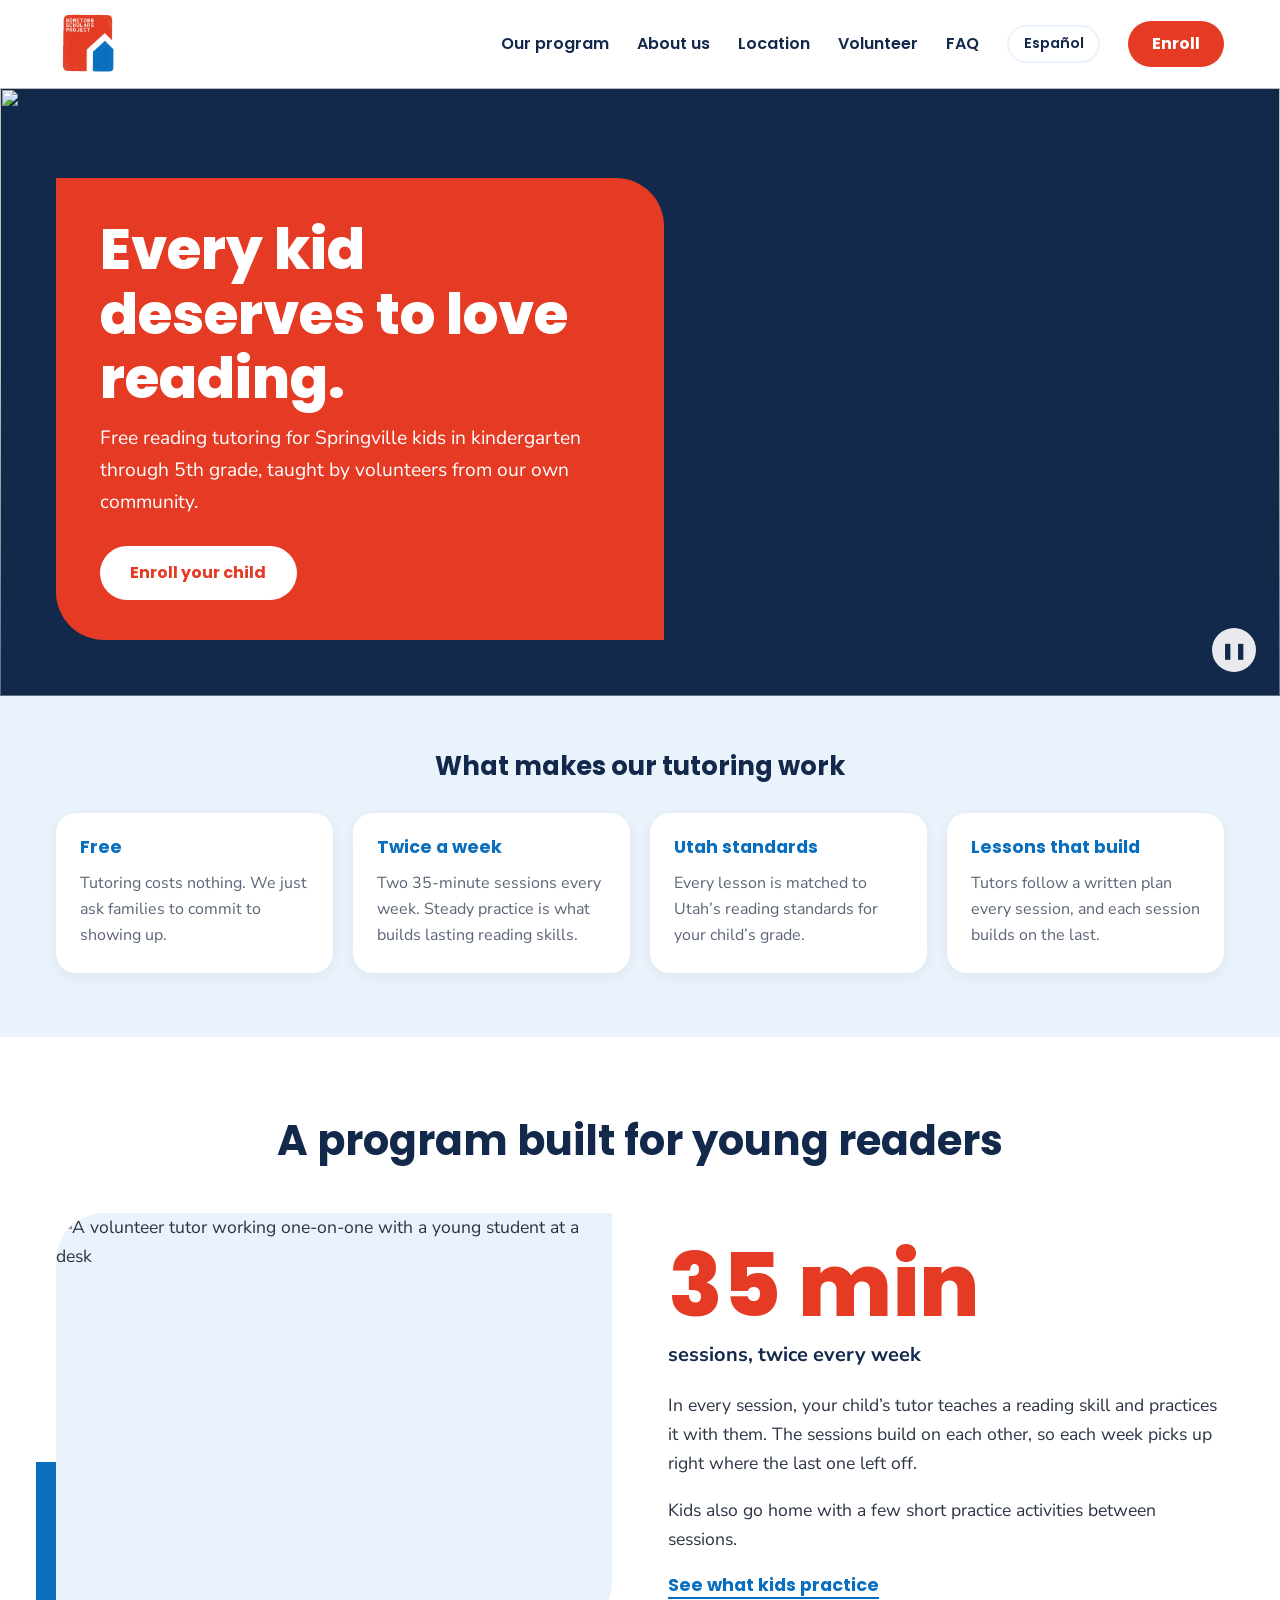
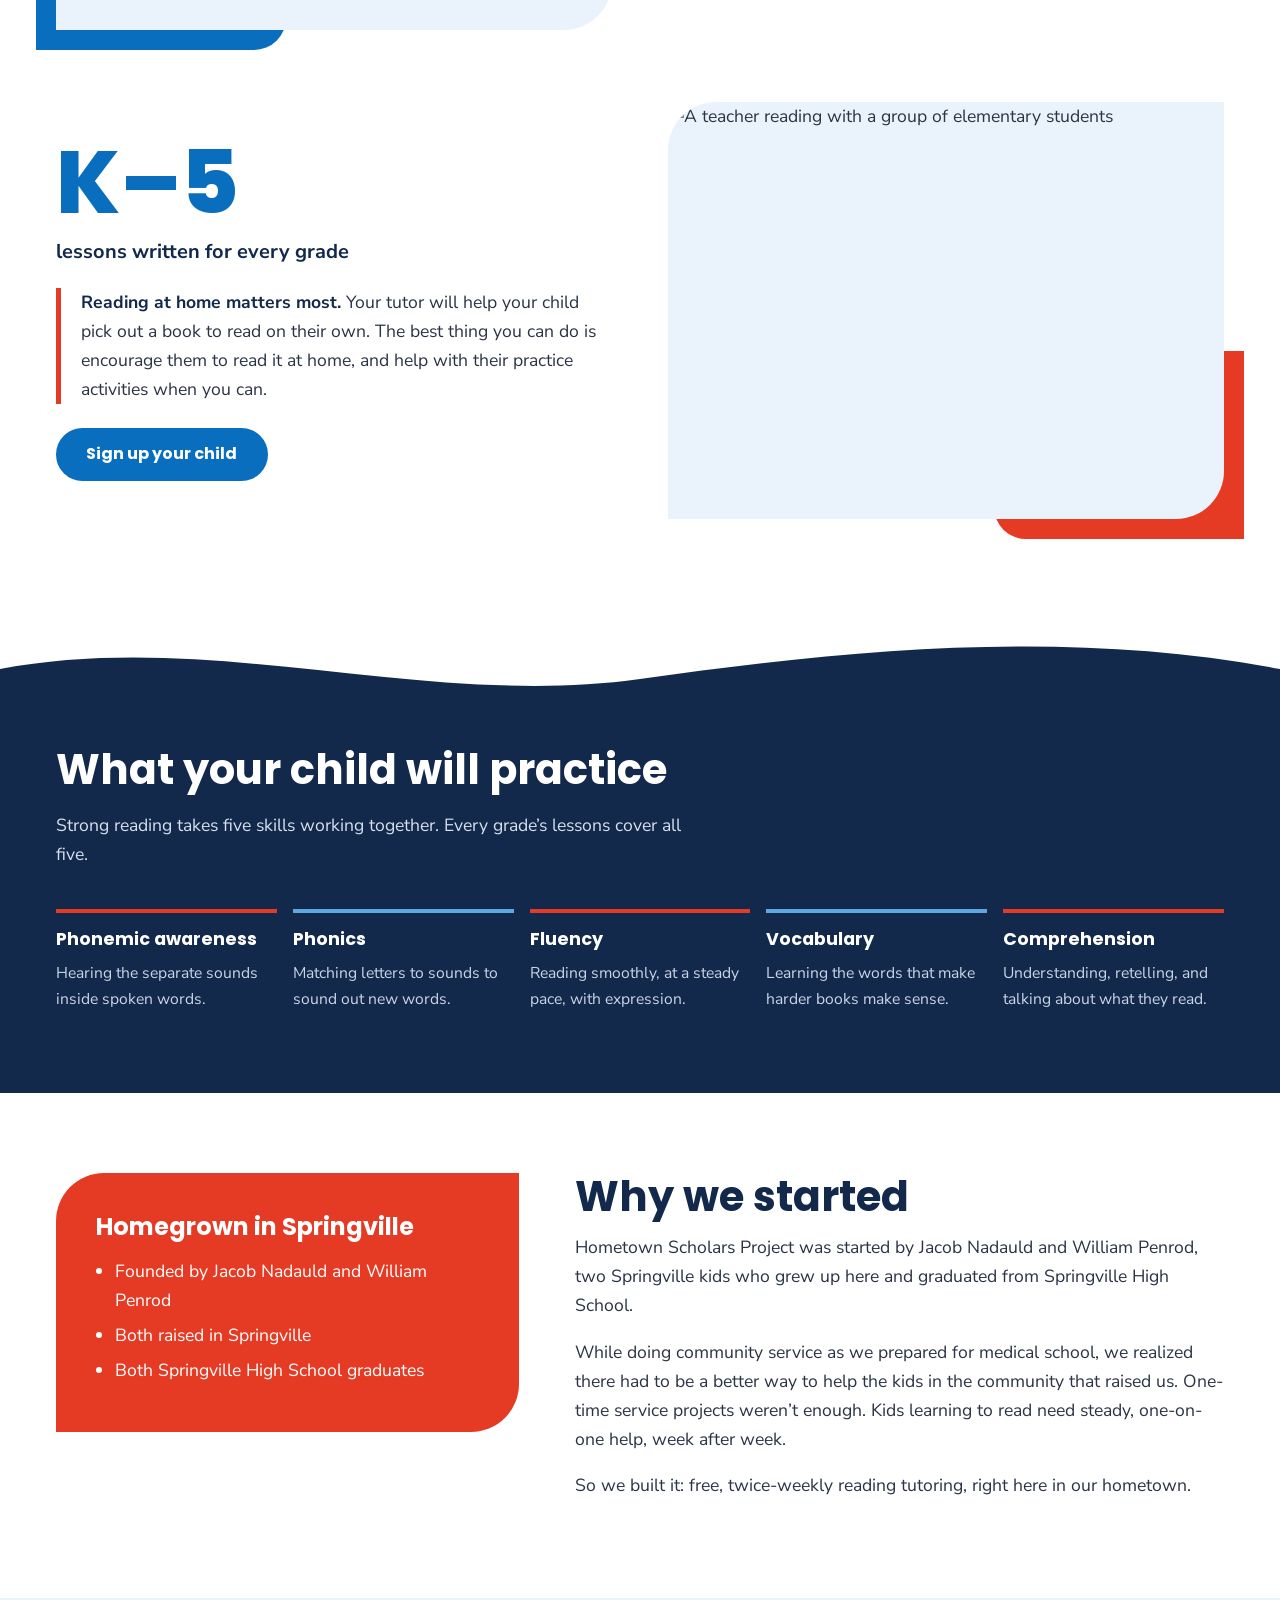
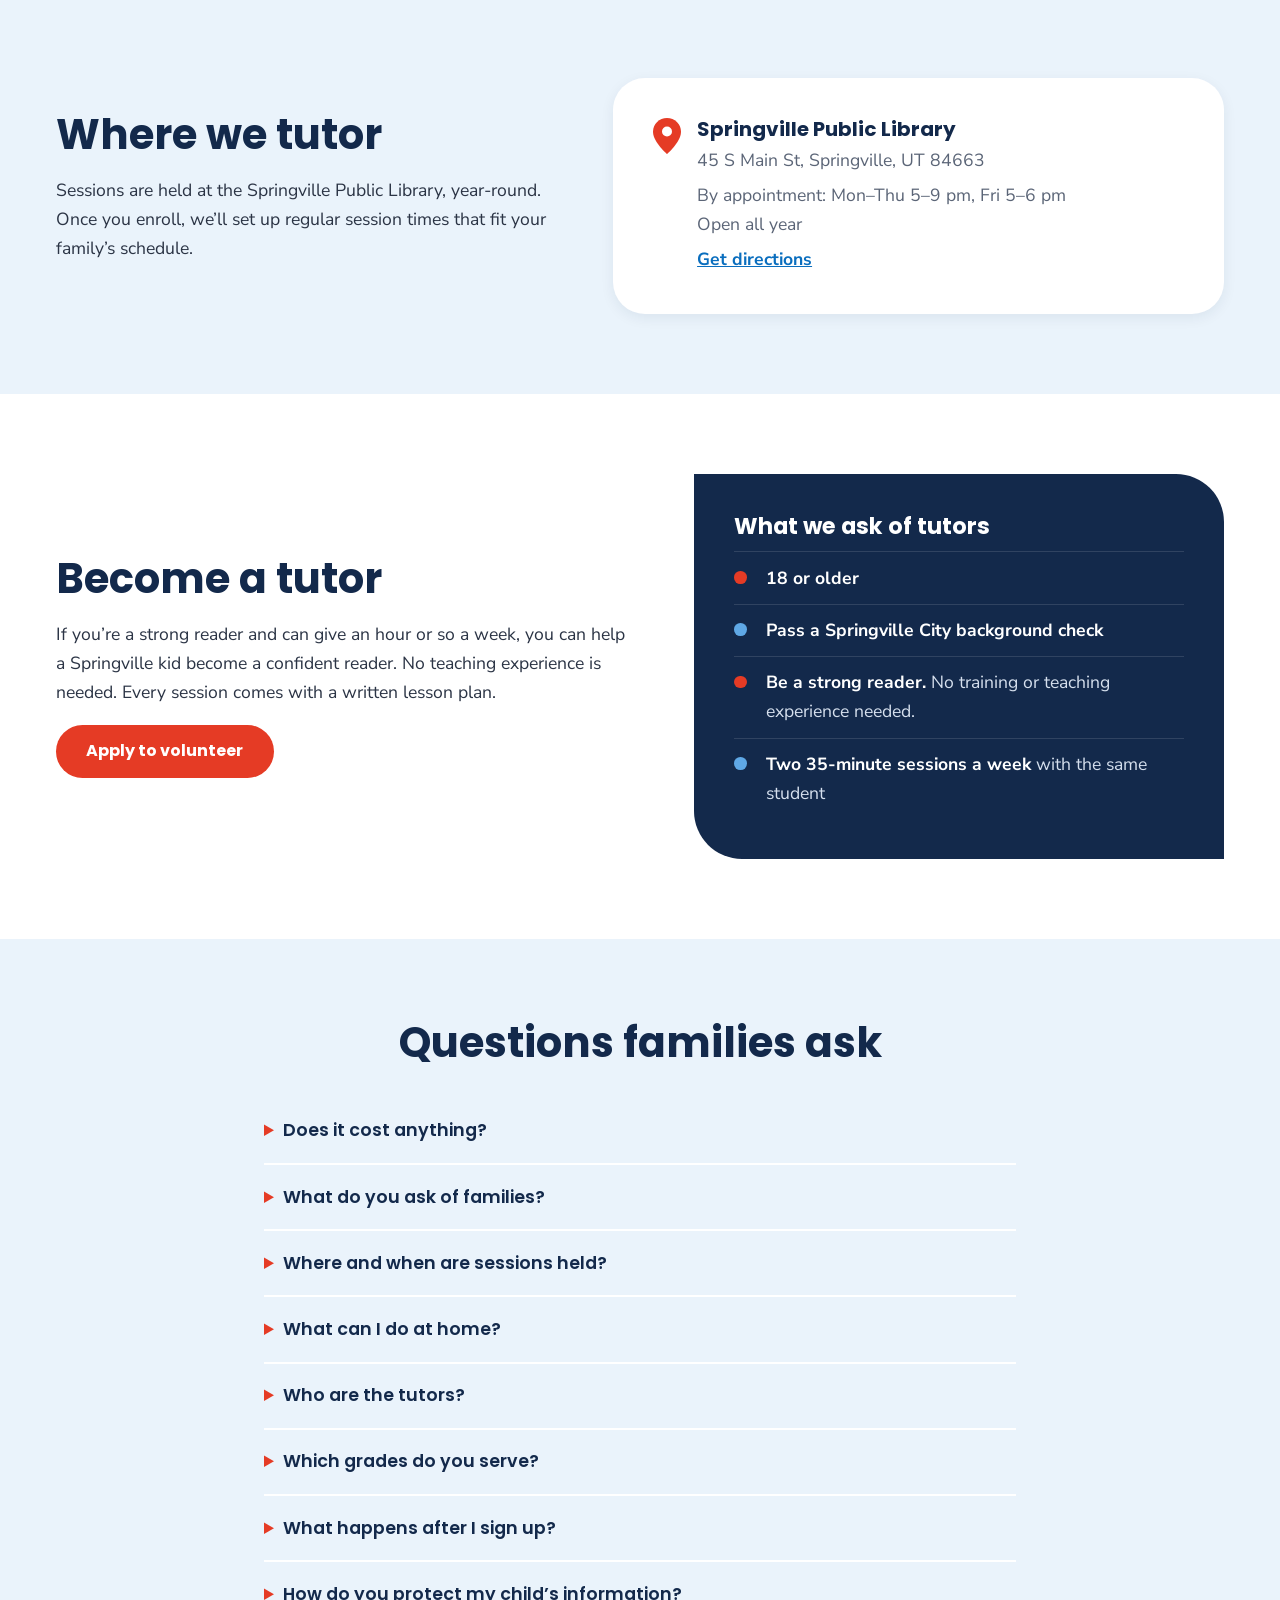
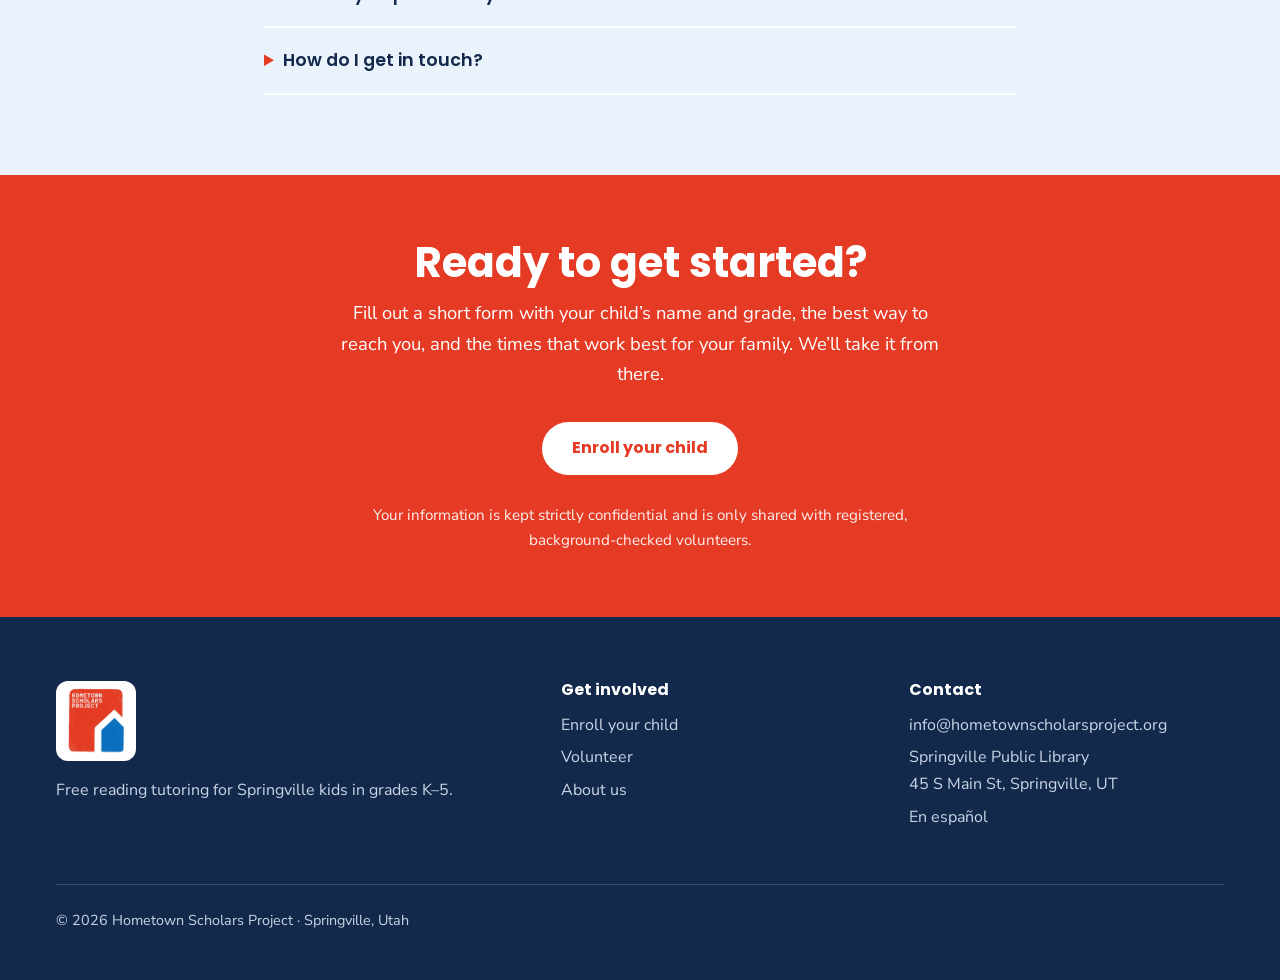
==== index.html @ 2b26eeec "Fill in real program details, add About, Volunteer, and Spanish page - Springville location, K-5, fr" ====
<!DOCTYPE html>
<html lang="en">
<head>
<meta charset="utf-8">
<meta name="viewport" content="width=device-width, initial-scale=1">
<title>Hometown Scholars Project · Free reading tutoring in Springville, Utah</title>
<meta name="description" content="Free reading tutoring for kids in kindergarten through 5th grade in Springville, Utah. Two 35-minute sessions a week with a volunteer tutor at the Springville Public Library.">
<link rel="icon" href="/favicon.png">
<link rel="alternate" hreflang="en" href="/">
<link rel="alternate" hreflang="es" href="/es/">
<link rel="preconnect" href="https://fonts.googleapis.com">
<link rel="preconnect" href="https://fonts.gstatic.com" crossorigin>
<link href="https://fonts.googleapis.com/css2?family=Poppins:wght@600;700;800&family=Nunito+Sans:ital,wght@0,400;0,700;1,400&display=swap" rel="stylesheet">
<link rel="stylesheet" href="/style.css">
</head>
<body>
<!--
  EDITING NOTES
  - The Spanish page (/es/index.html) has the same content. Update both.
  - Form links: search for "TODO form" and swap the mailto: links for the Google Form links.
-->
<a class="skip" href="#main">Skip to main content</a>

<header>
  <div class="wrap">
    <a class="logo" href="/"><img src="/logo.webp" alt="Hometown Scholars Project"></a>
    <nav aria-label="Main">
      <a href="#programs">Our program</a>
      <a class="hide-md" href="#about">About us</a>
      <a href="#location">Location</a>
      <a href="#volunteer">Volunteer</a>
      <a class="hide-md" href="#faq">FAQ</a>
      <a class="lang" href="/es/" hreflang="es" lang="es">Español</a>
      <a class="btn btn-red" href="#enroll">Enroll</a>
    </nav>
  </div>
</header>

<main id="main">

  <!-- HERO. Photos are free Unsplash placeholders; swap for your own later. -->
  <section class="hero">
    <div class="slides" aria-hidden="true">
      <img class="on" src="https://images.unsplash.com/photo-1758685733907-42e9651721f5?auto=format&fit=crop&w=1800&q=70" alt="">
      <img src="https://images.unsplash.com/photo-1583468982228-19f19164aee2?auto=format&fit=crop&w=1800&q=70" alt="">
      <img src="https://images.unsplash.com/photo-1780844824360-6fced13c828f?auto=format&fit=crop&w=1800&q=70" alt="">
    </div>
    <div class="wrap">
      <div class="hero-card">
        <h1>Every kid deserves to love reading.</h1>
        <p>Free reading tutoring for Springville kids in kindergarten through 5th grade, taught by volunteers from our own community.</p>
        <a class="btn btn-white" href="#enroll">Enroll your child</a>
      </div>
    </div>
    <button class="pause" type="button" aria-label="Pause slideshow">❚❚</button>
  </section>

  <!-- KEY TERMS -->
  <section class="terms">
    <div class="wrap">
      <h2>What makes our tutoring work</h2>
      <div class="term-grid">
        <div class="term"><h3>Free</h3><p>Tutoring costs nothing. We just ask families to commit to showing up.</p></div>
        <div class="term"><h3>Twice a week</h3><p>Two 35-minute sessions every week. Steady practice is what builds lasting reading skills.</p></div>
        <div class="term"><h3>Utah standards</h3><p>Every lesson is matched to Utah’s reading standards for your child’s grade.</p></div>
        <div class="term"><h3>Lessons that build</h3><p>Tutors follow a written plan every session, and each session builds on the last.</p></div>
      </div>
    </div>
  </section>

  <!-- PROGRAM -->
  <section class="programs" id="programs">
    <div class="wrap">
      <h2 class="section-title">A program built for young readers</h2>

      <div class="feature">
        <div class="feature-img"><img src="https://images.unsplash.com/photo-1758685733985-695e588224d5?auto=format&fit=crop&w=1200&q=70" alt="A volunteer tutor working one-on-one with a young student at a desk" loading="lazy"></div>
        <div>
          <div class="big-stat">35 min</div>
          <p class="stat-label">sessions, twice every week</p>
          <p>In every session, your child’s tutor teaches a reading skill and practices it with them. The sessions build on each other, so each week picks up right where the last one left off.</p>
          <p>Kids also go home with a few short practice activities between sessions.</p>
          <a class="link-arrow" href="#skills">See what kids practice</a>
        </div>
      </div>

      <div class="feature flip">
        <div class="feature-img"><img src="https://images.unsplash.com/photo-1509062522246-3755977927d7?auto=format&fit=crop&w=1200&q=70" alt="A teacher reading with a group of elementary students" loading="lazy"></div>
        <div>
          <div class="big-stat blue">K–5</div>
          <p class="stat-label">lessons written for every grade</p>
          <p class="callout"><strong>Reading at home matters most.</strong> Your tutor will help your child pick out a book to read on their own. The best thing you can do is encourage them to read it at home, and help with their practice activities when you can.</p>
          <a class="btn btn-blue" href="#enroll">Sign up your child</a>
        </div>
      </div>
    </div>
  </section>

  <!-- SKILLS -->
  <svg class="wave" viewBox="0 0 1440 60" preserveAspectRatio="none" aria-hidden="true"><path d="M0 60V30c240-40 480 40 720 10S1200-10 1440 30v30z" fill="#13294b"/></svg>
  <section class="skills" id="skills">
    <div class="wrap">
      <h2 class="section-title">What your child will practice</h2>
      <p class="intro">Strong reading takes five skills working together. Every grade’s lessons cover all five.</p>
      <div class="skill-row">
        <div class="skill"><h3>Phonemic awareness</h3><p>Hearing the separate sounds inside spoken words.</p></div>
        <div class="skill"><h3>Phonics</h3><p>Matching letters to sounds to sound out new words.</p></div>
        <div class="skill"><h3>Fluency</h3><p>Reading smoothly, at a steady pace, with expression.</p></div>
        <div class="skill"><h3>Vocabulary</h3><p>Learning the words that make harder books make sense.</p></div>
        <div class="skill"><h3>Comprehension</h3><p>Understanding, retelling, and talking about what they read.</p></div>
      </div>
    </div>
  </section>

  <!-- ABOUT -->
  <section class="about" id="about">
    <div class="wrap">
      <div class="about-badge">
        <h3>Homegrown in Springville</h3>
        <ul>
          <li>Founded by Jacob Nadauld and William Penrod</li>
          <li>Both raised in Springville</li>
          <li>Both Springville High School graduates</li>
        </ul>
      </div>
      <div>
        <h2 class="section-title">Why we started</h2>
        <p>Hometown Scholars Project was started by Jacob Nadauld and William Penrod, two Springville kids who grew up here and graduated from Springville High School.</p>
        <p>While doing community service as we prepared for medical school, we realized there had to be a better way to help the kids in the community that raised us. One-time service projects weren’t enough. Kids learning to read need steady, one-on-one help, week after week.</p>
        <p>So we built it: free, twice-weekly reading tutoring, right here in our hometown.</p>
      </div>
    </div>
  </section>

  <!-- LOCATION -->
  <section class="location" id="location">
    <div class="wrap">
      <div>
        <h2 class="section-title">Where we tutor</h2>
        <p>Sessions are held at the Springville Public Library, year-round. Once you enroll, we’ll set up regular session times that fit your family’s schedule.</p>
      </div>
      <div class="loc-card">
        <div class="pin">
          <svg width="28" height="36" viewBox="0 0 28 36" aria-hidden="true"><path d="M14 0C6.3 0 0 6.1 0 13.7 0 24 14 36 14 36s14-12 14-22.3C28 6.1 21.7 0 14 0z" fill="#e53b25"/><circle cx="14" cy="13.5" r="5" fill="#fff"/></svg>
          <div>
            <h3>Springville Public Library</h3>
            <p>45 S Main St, Springville, UT 84663</p>
            <!-- Library closes at 6 pm on Fridays, so Friday sessions end then. -->
            <p>By appointment: Mon–Thu 5–9 pm, Fri 5–6 pm<br>Open all year</p>
            <a href="https://maps.google.com/?q=Springville+Public+Library,+45+S+Main+St,+Springville,+UT+84663">Get directions</a>
          </div>
        </div>
      </div>
    </div>
  </section>

  <!-- VOLUNTEER -->
  <section class="volunteer" id="volunteer">
    <div class="wrap">
      <div>
        <h2 class="section-title">Become a tutor</h2>
        <p>If you’re a strong reader and can give an hour or so a week, you can help a Springville kid become a confident reader. No teaching experience is needed. Every session comes with a written lesson plan.</p>
        <!-- TODO form: replace with the volunteer Google Form link -->
        <a class="btn btn-red" href="mailto:info@hometownscholarsproject.org?subject=I%20want%20to%20volunteer">Apply to volunteer</a>
      </div>
      <div class="req-card">
        <h3>What we ask of tutors</h3>
        <ul>
          <li><strong>18 or older</strong></li>
          <li><strong>Pass a Springville City background check</strong></li>
          <li><strong>Be a strong reader.</strong> No training or teaching experience needed.</li>
          <li><strong>Two 35-minute sessions a week</strong> with the same student</li>
        </ul>
      </div>
    </div>
  </section>

  <!-- FAQ -->
  <section class="faq" id="faq">
    <div class="wrap">
      <h2 class="section-title">Questions families ask</h2>
      <details><summary>Does it cost anything?</summary><p>No. Tutoring is completely free.</p></details>
      <details><summary>What do you ask of families?</summary><p>Our tutors are volunteers who set aside their evenings for your child, so we ask families to come to both weekly sessions. If you need to miss one, please let us know at least 24 hours ahead. After two missed sessions without notice, we may offer your time slot to another family.</p></details>
      <details><summary>Where and when are sessions held?</summary><p>At the Springville Public Library (45 S Main St), year-round, by appointment. Sessions run Monday through Thursday from 5 to 9 pm, and Fridays from 5 to 6 pm.</p></details>
      <details><summary>What can I do at home?</summary><p>Encourage your child to read the book they picked out with their tutor. That matters more than anything. If you can, also help them with the short practice activities they bring home.</p></details>
      <details><summary>Who are the tutors?</summary><p>Volunteers from our community, all 18 or older, who have passed a Springville City background check. They follow a written lesson plan for every session.</p></details>
      <details><summary>Which grades do you serve?</summary><p>Kindergarten through 5th grade, with lessons written for each grade.</p></details>
      <details><summary>What happens after I sign up?</summary><p>We’ll contact you to set up regular session times that work for your family.</p></details>
      <details><summary>How do you protect my child’s information?</summary><p>Everything you share with us is kept strictly confidential. It is never shared with anyone except registered volunteers who have passed a Springville City background check.</p></details>
      <details><summary>How do I get in touch?</summary><p>Email <a href="mailto:info@hometownscholarsproject.org">info@hometownscholarsproject.org</a>.</p></details>
    </div>
  </section>

  <!-- ENROLL -->
  <section class="banner" id="enroll">
    <div class="wrap">
      <h2>Ready to get started?</h2>
      <p>Fill out a short form with your child’s name and grade, the best way to reach you, and the times that work best for your family. We’ll take it from there.</p>
      <!-- TODO form: replace with the enrollment Google Form link -->
      <a class="btn btn-white" href="mailto:info@hometownscholarsproject.org?subject=Enrollment">Enroll your child</a>
      <p class="privacy">Your information is kept strictly confidential and is only shared with registered, background-checked volunteers.</p>
    </div>
  </section>

</main>

<footer>
  <div class="wrap">
    <div class="foot-grid">
      <div>
        <img src="/logo.webp" alt="Hometown Scholars Project">
        <p>Free reading tutoring for Springville kids in grades K–5.</p>
      </div>
      <div>
        <h4>Get involved</h4>
        <ul>
          <li><a href="#enroll">Enroll your child</a></li>
          <li><a href="#volunteer">Volunteer</a></li>
          <li><a href="#about">About us</a></li>
        </ul>
      </div>
      <div>
        <h4>Contact</h4>
        <ul>
          <li><a href="mailto:info@hometownscholarsproject.org">info@hometownscholarsproject.org</a></li>
          <li>Springville Public Library<br>45 S Main St, Springville, UT</li>
          <li><a href="/es/" hreflang="es" lang="es">En español</a></li>
        </ul>
      </div>
    </div>
    <p class="copy">© 2026 Hometown Scholars Project · Springville, Utah</p>
  </div>
</footer>

<script>
  // Hero slideshow with pause button
  (function () {
    var imgs = document.querySelectorAll('.slides img');
    var btn = document.querySelector('.pause');
    var i = 0, timer = null;
    var reduce = window.matchMedia('(prefers-reduced-motion: reduce)').matches;
    var L = document.documentElement.lang === 'es' ? ['Pausar presentación', 'Reproducir presentación'] : ['Pause slideshow', 'Play slideshow'];
    function next() { imgs[i].classList.remove('on'); i = (i + 1) % imgs.length; imgs[i].classList.add('on'); }
    function play() { timer = setInterval(next, 6000); btn.textContent = '❚❚'; btn.setAttribute('aria-label', L[0]); }
    function stop() { clearInterval(timer); timer = null; btn.textContent = '▶'; btn.setAttribute('aria-label', L[1]); }
    btn.addEventListener('click', function () { timer ? stop() : play(); });
    reduce ? stop() : play();
  })();
</script>
</body>
</html>
---- style.css ----
/* Shared styles for the English (/) and Spanish (/es/) pages. */
:root {
  --red: #e53b25;
  --red-dark: #c42f1b;
  --blue: #0a6ebe;
  --blue-dark: #07528f;
  --navy: #13294b;
  --sky: #eaf3fb;
  --text: #2b3445;
  --muted: #5b6577;
  --wrap: 76rem;
}
* { box-sizing: border-box; }
html { scroll-behavior: smooth; }
body { margin: 0; font-family: "Nunito Sans", "Segoe UI", Arial, sans-serif; font-size: 1.1rem; line-height: 1.65; color: var(--text); background: #fff; }
img { max-width: 100%; display: block; }
h1, h2, h3, h4 { font-family: "Poppins", "Segoe UI", Arial, sans-serif; color: var(--navy); line-height: 1.15; margin: 0 0 .75rem; }
a { color: var(--blue); }
a:focus-visible, button:focus-visible { outline: 3px solid var(--navy); outline-offset: 3px; }
section[id] { scroll-margin-top: 6rem; }
.wrap { max-width: var(--wrap); margin: 0 auto; padding: 0 1.5rem; }
.skip { position: absolute; left: -999px; }
.skip:focus { left: 1rem; top: 1rem; background: #fff; padding: .5rem 1rem; z-index: 10; }
.section-title { font-size: clamp(2rem, 4vw, 2.6rem); }

.btn { display: inline-block; font-family: "Poppins", sans-serif; font-weight: 700; font-size: 1rem; text-decoration: none; padding: .85rem 1.9rem; border-radius: 999px; transition: background .15s; }
.btn-red { background: var(--red); color: #fff; }
.btn-red:hover { background: var(--red-dark); }
.btn-blue { background: var(--blue); color: #fff; }
.btn-blue:hover { background: var(--blue-dark); }
.btn-white { background: #fff; color: var(--red); }
.btn-white:hover { background: var(--sky); }
.link-arrow { font-family: "Poppins", sans-serif; font-weight: 700; color: var(--blue); text-decoration: none; border-bottom: 2px solid currentColor; }

/* Header */
header { background: #fff; position: sticky; top: 0; z-index: 5; box-shadow: 0 2px 10px rgba(19,41,75,.08); }
header .wrap { display: flex; align-items: center; gap: 2rem; height: 5.5rem; }
.logo img { height: 4rem; width: auto; }
nav { margin-left: auto; display: flex; align-items: center; gap: 1.75rem; }
nav a { font-family: "Poppins", sans-serif; font-weight: 600; font-size: 1rem; color: var(--navy); text-decoration: none; }
nav a:hover { color: var(--red); }
nav .btn { color: #fff; padding: .6rem 1.5rem; }
nav .lang { border: 2px solid var(--sky); border-radius: 999px; padding: .35rem .9rem; font-size: .9rem; }

/* Hero */
.hero { position: relative; min-height: 38rem; display: flex; align-items: flex-end; overflow: hidden; background: var(--navy); }
.slides img { position: absolute; inset: 0; width: 100%; height: 100%; object-fit: cover; opacity: 0; transition: opacity 1.2s ease; }
.slides img.on { opacity: 1; }
.hero::after { content: ""; position: absolute; inset: 0; background: linear-gradient(to top, rgba(19,41,75,.55), rgba(19,41,75,0) 55%); }
.hero .wrap { position: relative; z-index: 2; width: 100%; padding-bottom: 3.5rem; }
.hero-card { background: var(--red); color: #fff; max-width: 38rem; padding: 2.5rem 2.75rem; border-radius: 0 3rem 0 3rem; }
.hero-card h1 { color: #fff; font-size: clamp(2.2rem, 5vw, 3.5rem); font-weight: 800; }
.hero-card p { font-size: 1.2rem; margin: 0 0 1.75rem; }
.pause { position: absolute; right: 1.5rem; bottom: 1.5rem; z-index: 3; width: 2.75rem; height: 2.75rem; border-radius: 50%; border: 0; background: rgba(255,255,255,.9); color: var(--navy); font-size: 1rem; cursor: pointer; }

.wave { display: block; width: 100%; height: 60px; }

/* Key terms */
.terms { background: var(--sky); padding: 3.5rem 0 4rem; }
.terms h2 { font-size: 1.6rem; text-align: center; margin-bottom: 2rem; }
.term-grid { display: grid; grid-template-columns: repeat(auto-fit, minmax(14rem, 1fr)); gap: 1.25rem; }
.term { background: #fff; border-radius: 1.25rem; padding: 1.5rem; box-shadow: 0 4px 14px rgba(19,41,75,.06); }
.term h3 { font-size: 1.1rem; color: var(--blue); }
.term p { margin: 0; font-size: 1rem; color: var(--muted); }

/* Program rows */
.programs { padding: 5rem 0 3rem; }
.programs > .wrap > h2 { text-align: center; margin-bottom: 3rem; }
.feature { display: grid; grid-template-columns: 1fr 1fr; gap: 3.5rem; align-items: center; margin-bottom: 4.5rem; }
.feature.flip .feature-img { order: 2; }
.feature-img { position: relative; isolation: isolate; }
.feature-img img { width: 100%; aspect-ratio: 4 / 3; object-fit: cover; border-radius: 3rem 0 3rem 0; background: var(--sky); }
.feature-img::before { content: ""; position: absolute; width: 45%; height: 45%; background: var(--blue); border-radius: 0 0 2rem 0; left: -1.25rem; bottom: -1.25rem; z-index: -1; }
.feature.flip .feature-img::before { background: var(--red); left: auto; right: -1.25rem; border-radius: 0 0 0 2rem; }
.big-stat { font-family: "Poppins", sans-serif; font-weight: 800; font-size: clamp(3.5rem, 8vw, 5.5rem); line-height: 1; color: var(--red); }
.big-stat.blue { color: var(--blue); }
.stat-label { font-size: 1.25rem; font-weight: 700; color: var(--navy); margin: .5rem 0 1.25rem; }
.callout { border-left: 5px solid var(--red); padding-left: 1.25rem; margin: 0 0 1.5rem; }
.callout strong { color: var(--navy); }

/* Skills */
.skills { background: var(--navy); color: #fff; padding: 3rem 0 5rem; margin-top: -1px; }
.skills h2 { color: #fff; }
.skills .intro { max-width: 40rem; margin-bottom: 2.5rem; color: #d6e0ee; }
.skill-row { display: grid; grid-template-columns: repeat(5, 1fr); gap: 1rem; }
.skill { border-top: 4px solid var(--red); padding-top: 1rem; }
.skill:nth-child(even) { border-color: #5fa8e6; }
.skill h3 { color: #fff; font-size: 1.1rem; }
.skill p { margin: 0; font-size: .98rem; color: #c9d5e6; }

/* About */
.about { padding: 5rem 0; }
.about .wrap { display: grid; grid-template-columns: 1fr 1.4fr; gap: 3.5rem; align-items: start; }
.about-badge { background: var(--red); color: #fff; border-radius: 3rem 0 3rem 0; padding: 2.5rem; }
.about-badge h3 { color: #fff; font-size: 1.5rem; margin-bottom: 1rem; }
.about-badge ul { margin: 0; padding-left: 1.2rem; }
.about-badge li { margin-bottom: .4rem; }
.about p { margin: 0 0 1.1rem; }

/* Location */
.location { background: var(--sky); padding: 5rem 0; }
.location .wrap { display: grid; grid-template-columns: 1fr 1.2fr; gap: 3rem; align-items: center; }
.loc-card { background: #fff; border-radius: 2rem; padding: 2.5rem; box-shadow: 0 4px 14px rgba(19,41,75,.07); }
.pin { display: flex; gap: 1rem; align-items: flex-start; }
.pin svg { flex: none; }
.pin h3 { margin: 0 0 .35rem; font-size: 1.25rem; }
.pin p { margin: 0 0 .35rem; color: var(--muted); }
.pin a { font-weight: 700; }

/* Volunteer */
.volunteer { padding: 5rem 0; }
.volunteer .wrap { display: grid; grid-template-columns: 1.1fr 1fr; gap: 3.5rem; align-items: center; }
.req-card { background: var(--navy); color: #d6e0ee; border-radius: 0 3rem 0 3rem; padding: 2.5rem; }
.req-card h3 { color: #fff; font-size: 1.4rem; }
.req-card ul { list-style: none; margin: 0; padding: 0; }
.req-card li { padding: .7rem 0 .7rem 2rem; border-top: 1px solid rgba(255,255,255,.12); position: relative; }
.req-card li::before { content: ""; position: absolute; left: 0; top: 1.15rem; width: .8rem; height: .8rem; border-radius: 50%; background: var(--red); }
.req-card li:nth-child(even)::before { background: #5fa8e6; }
.req-card strong { color: #fff; }

/* FAQ */
.faq { background: var(--sky); padding: 5rem 0; }
.faq .wrap { max-width: 50rem; }
.faq h2 { text-align: center; margin-bottom: 2rem; }
details { border-bottom: 2px solid #fff; padding: 1.1rem 0; }
summary { cursor: pointer; font-family: "Poppins", sans-serif; font-weight: 600; font-size: 1.1rem; color: var(--navy); }
summary::marker { color: var(--red); }
details p { margin: .75rem 0 0; color: var(--muted); }

/* Enroll banner */
.banner { background: var(--red); color: #fff; padding: 4rem 0; text-align: center; }
.banner h2 { color: #fff; font-size: clamp(1.9rem, 4vw, 2.6rem); }
.banner p { max-width: 38rem; margin: 0 auto 2rem; font-size: 1.15rem; }
.banner .privacy { font-size: .95rem; margin: 1.75rem auto 0; opacity: .92; }

/* Footer */
footer { background: var(--navy); color: #c9d5e6; padding: 4rem 0 2rem; font-size: 1rem; }
.foot-grid { display: grid; grid-template-columns: 1.5fr 1fr 1fr; gap: 2rem; }
footer img { height: 5rem; width: auto; background: #fff; border-radius: .75rem; padding: .3rem; margin-bottom: 1rem; }
footer h4 { color: #fff; font-size: 1rem; }
footer ul { list-style: none; margin: 0; padding: 0; }
footer li { margin-bottom: .4rem; }
footer a { color: #c9d5e6; text-decoration: none; }
footer a:hover { color: #fff; text-decoration: underline; }
.copy { border-top: 1px solid rgba(255,255,255,.15); margin-top: 3rem; padding-top: 1.5rem; font-size: .9rem; }

@media (max-width: 64rem) {
  nav a.hide-md { display: none; }
}
@media (max-width: 60rem) {
  .feature, .location .wrap, .about .wrap, .volunteer .wrap { grid-template-columns: 1fr; gap: 2rem; }
  .feature.flip .feature-img { order: 0; }
  .skill-row { grid-template-columns: repeat(2, 1fr); gap: 1.5rem; }
  .foot-grid { grid-template-columns: 1fr 1fr; }
}
@media (max-width: 44rem) {
  nav { gap: .75rem; }
  nav a:not(.btn):not(.lang) { display: none; }
  header .wrap { height: 4.5rem; gap: 1rem; }
  .logo img { height: 3.25rem; }
  .hero { min-height: 32rem; }
  .hero-card { padding: 1.75rem; border-radius: 0 2rem 0 2rem; }
  .skill-row, .foot-grid { grid-template-columns: 1fr; }
}
@media (prefers-reduced-motion: reduce) { .slides img { transition: none; } html { scroll-behavior: auto; } }
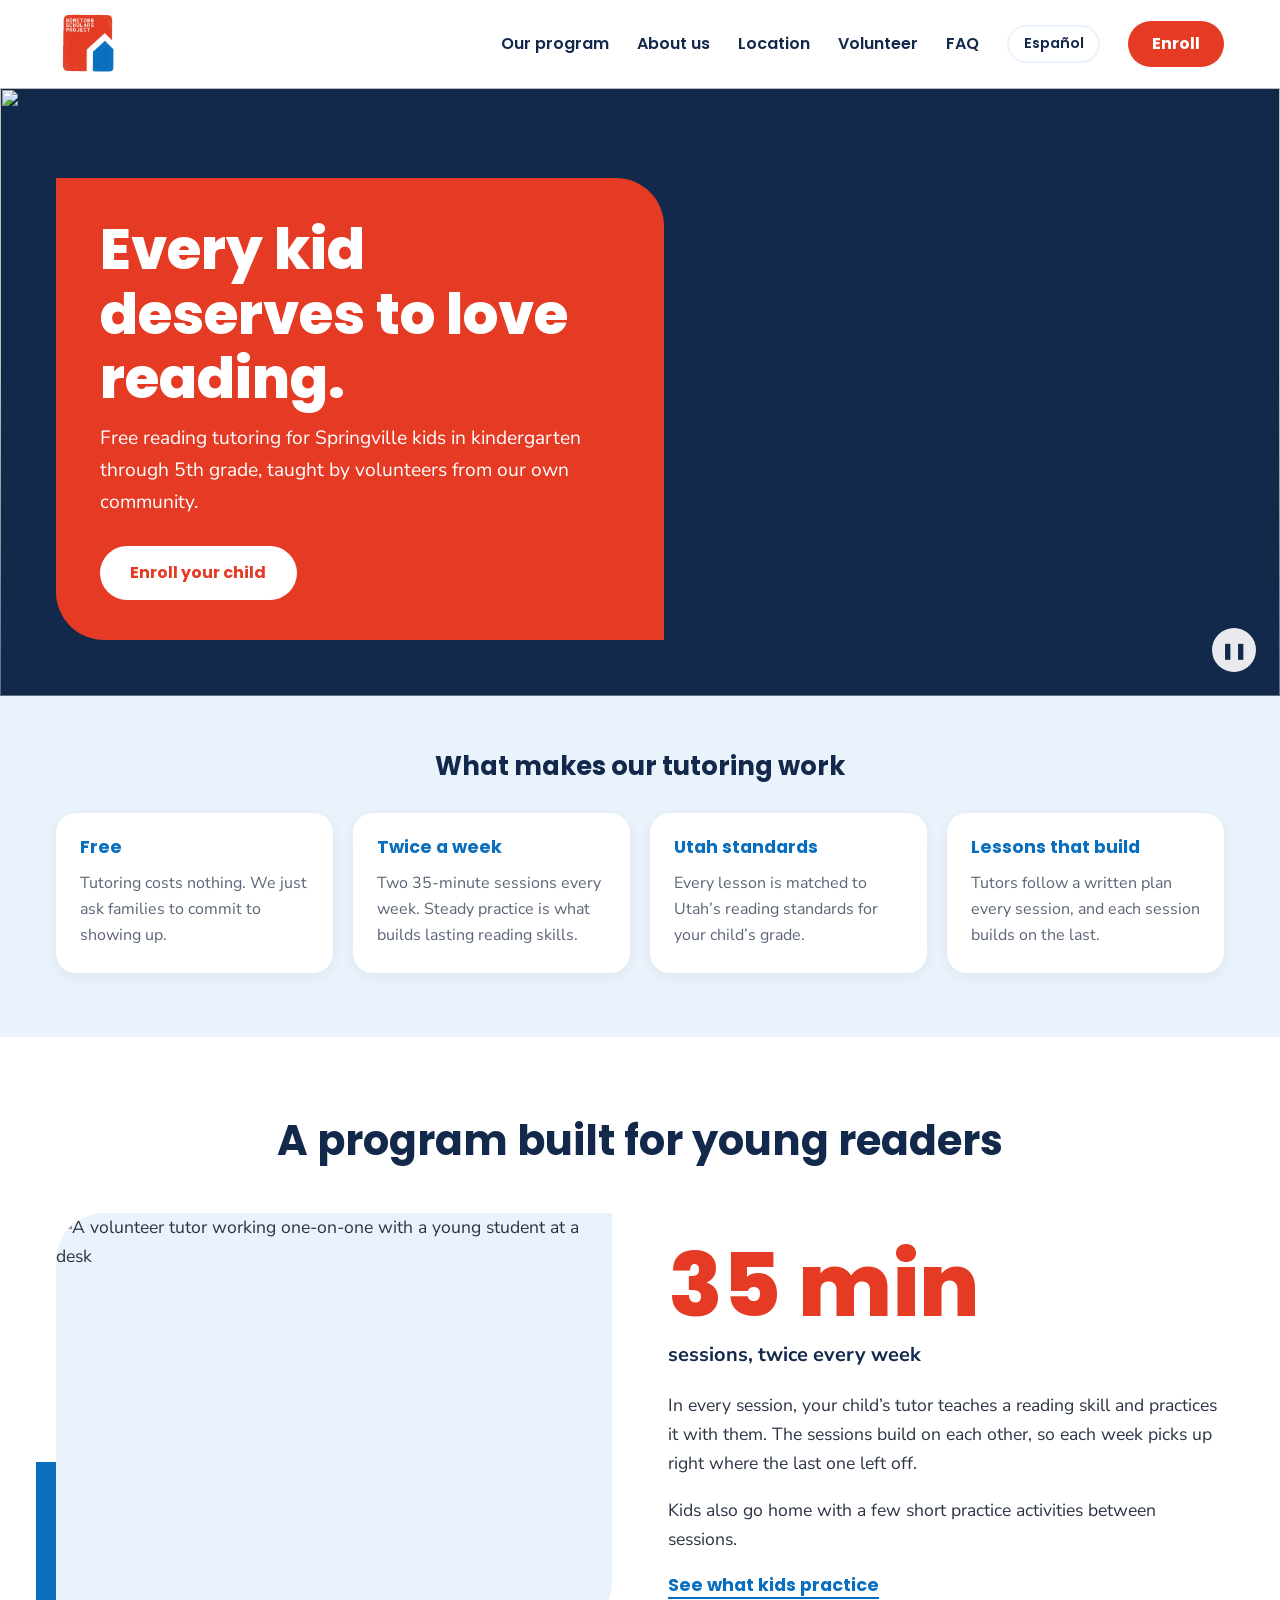
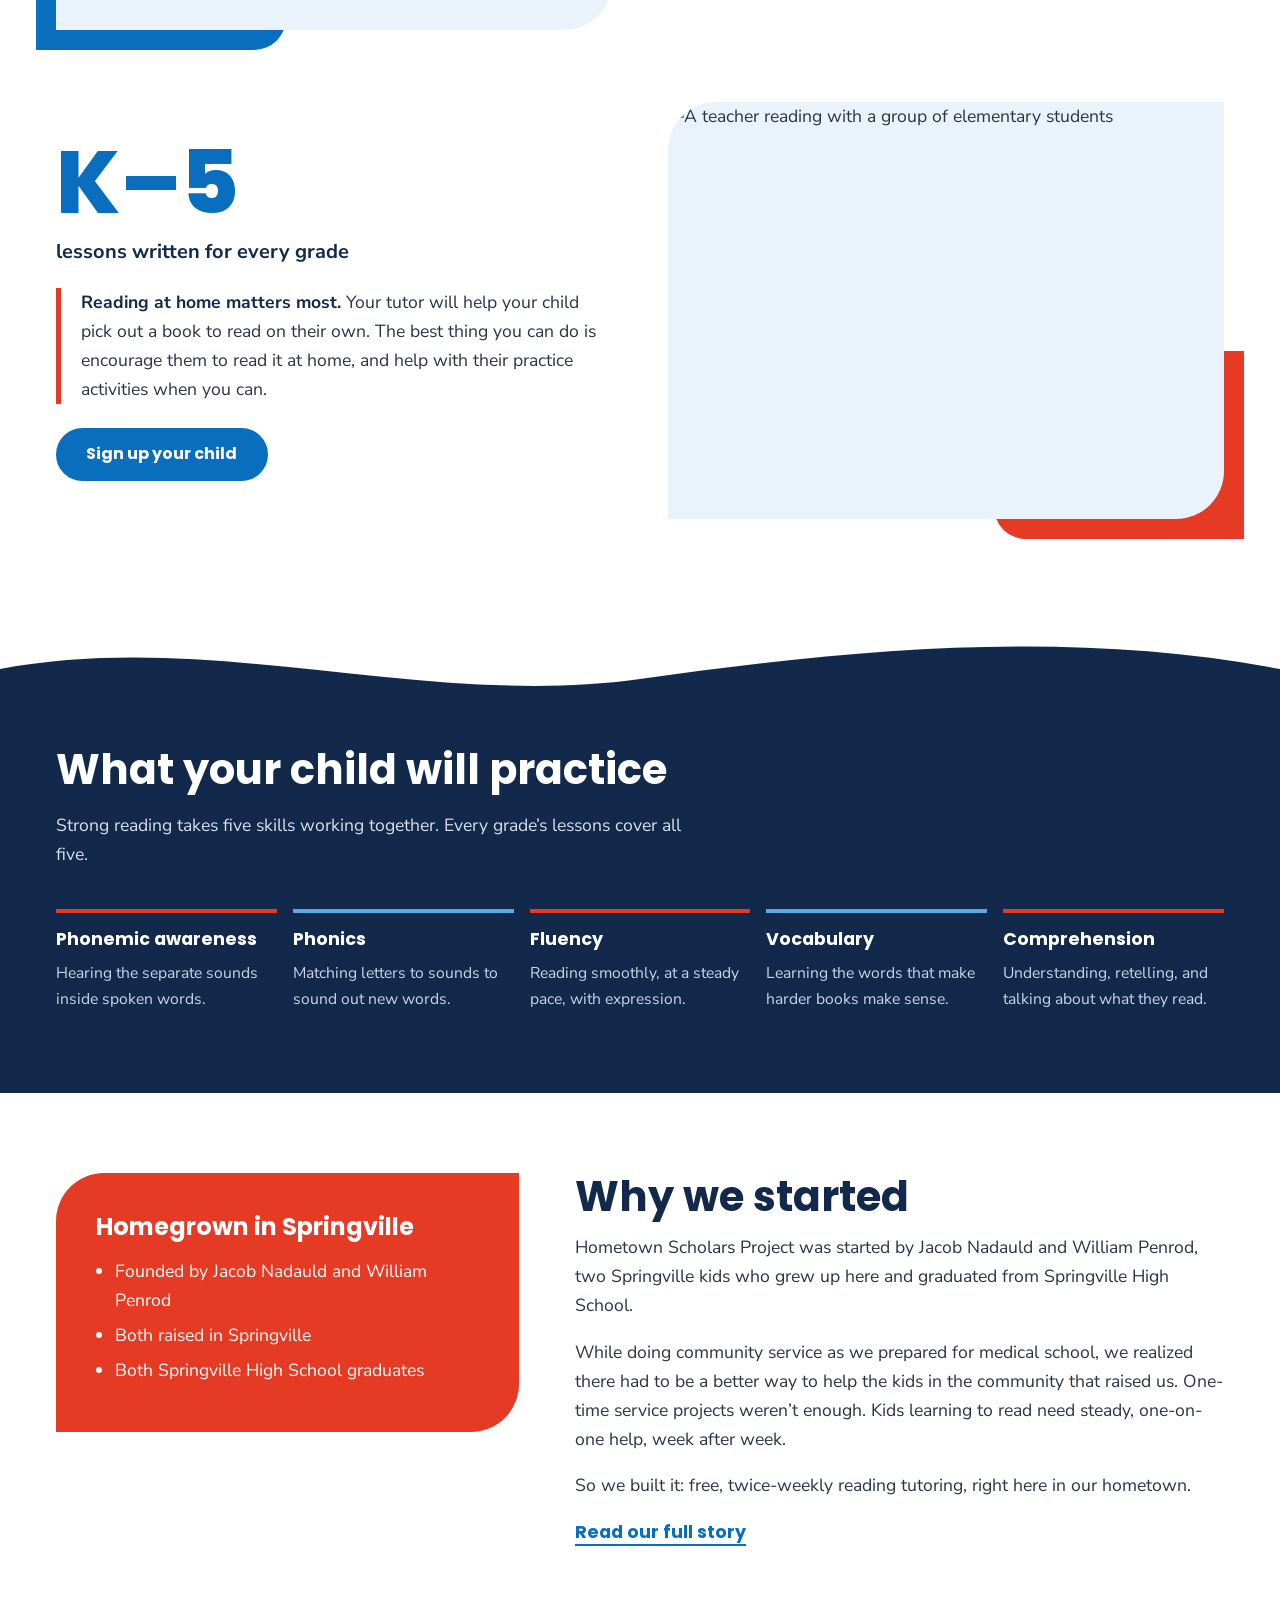
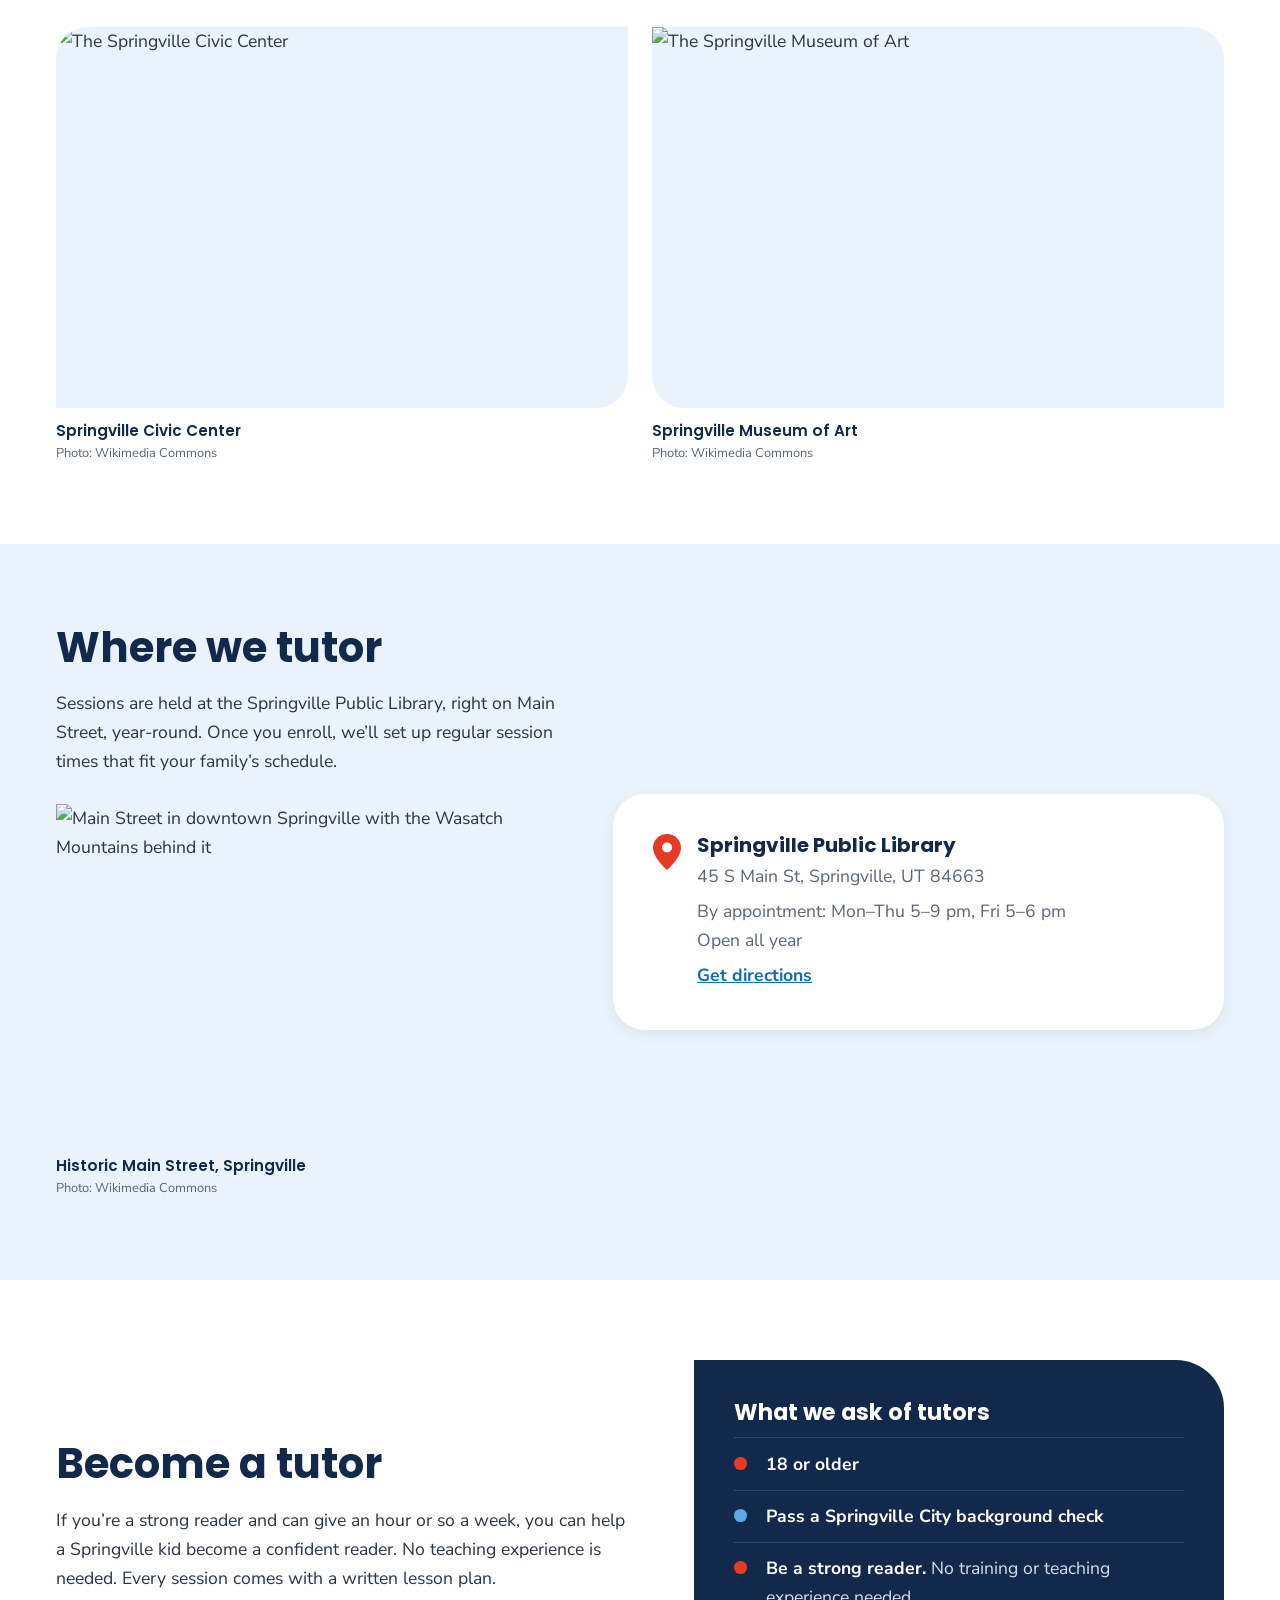
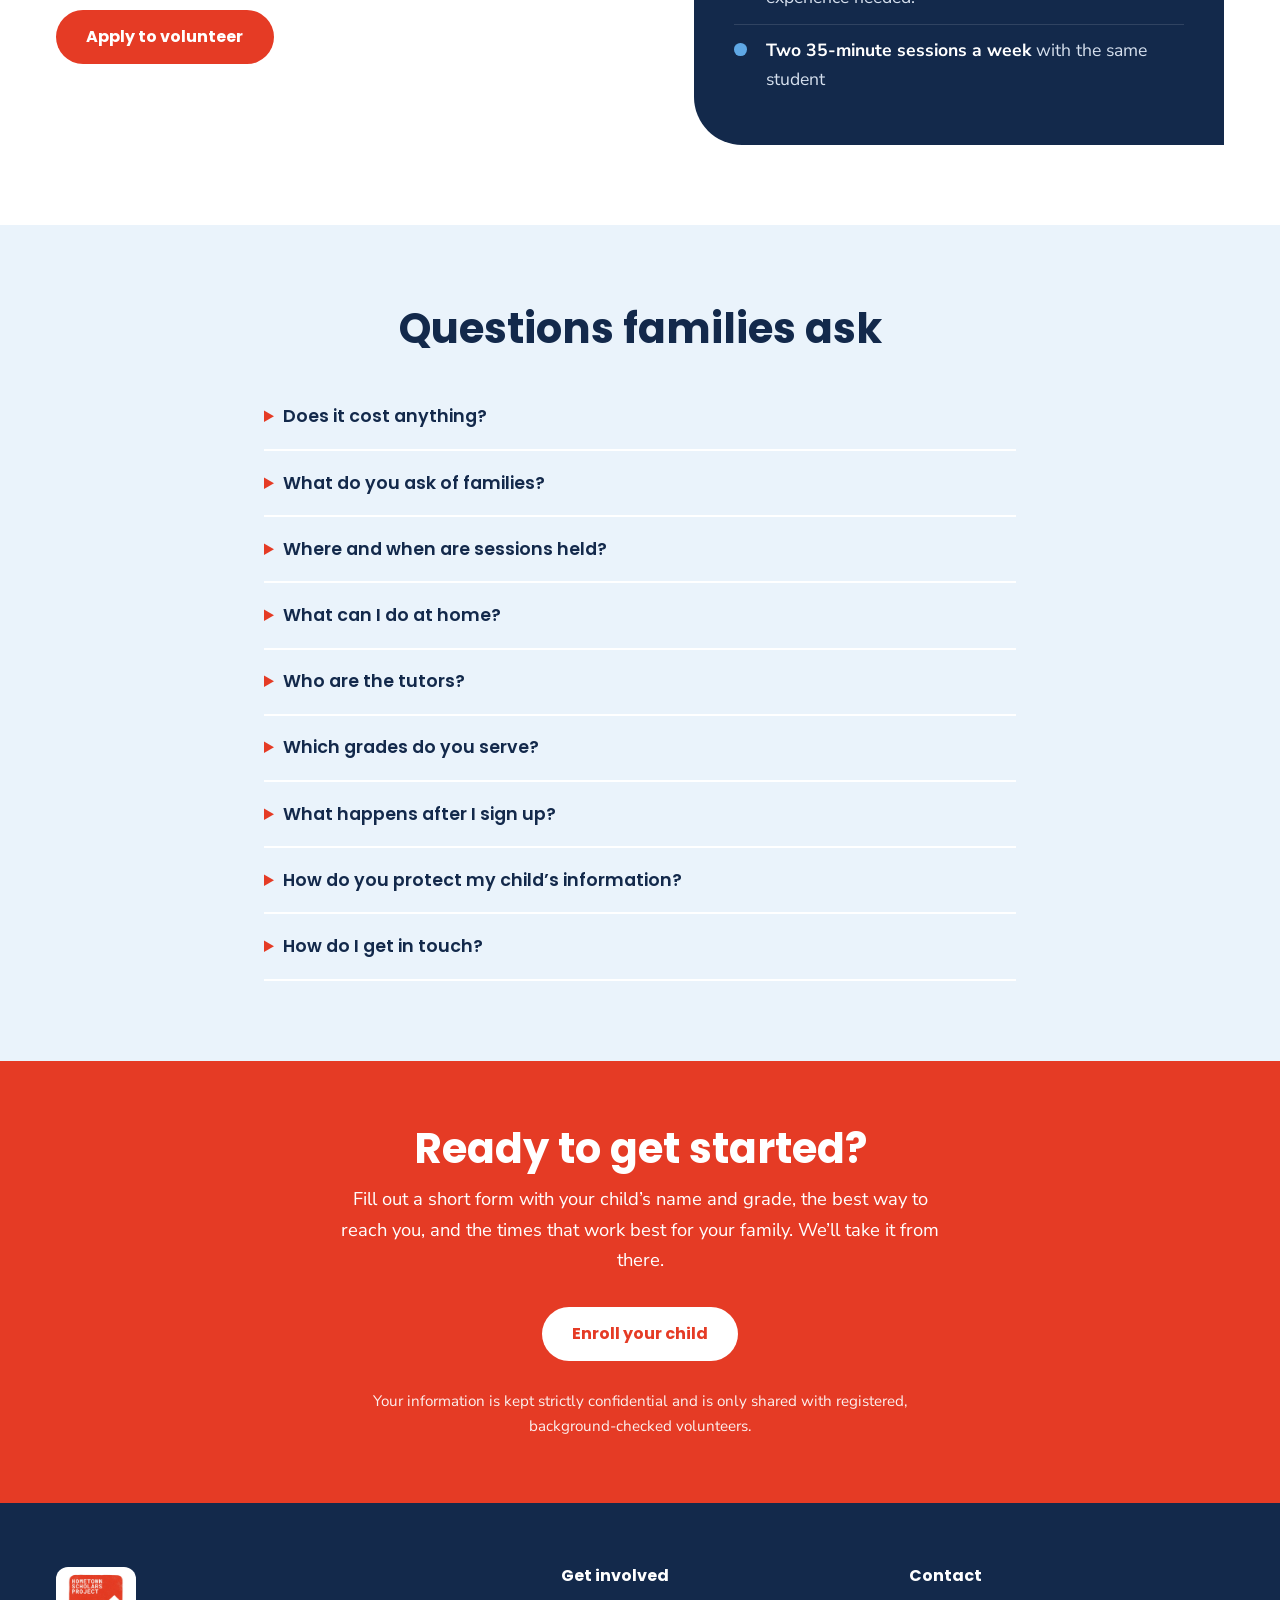
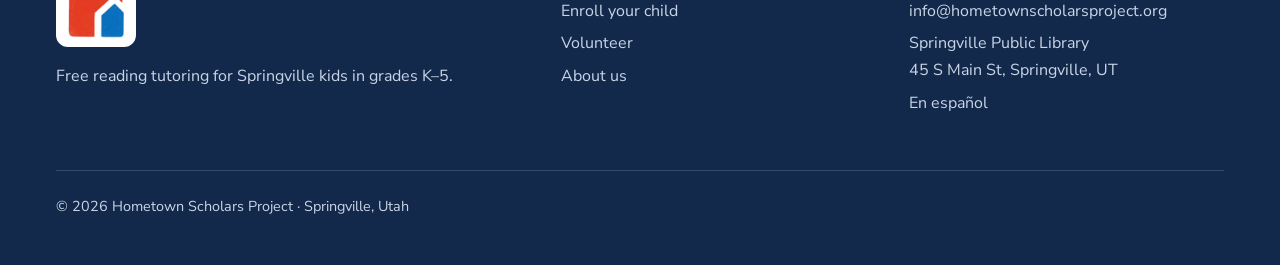
==== commit ab4c8939: "Add About page (EN/ES) and Springville landmark photos - New /about/ and /es/about/ with fuller back" ====
--- a/index.html
+++ b/index.html
@@ -17,7 +17,6 @@
 <!--
   EDITING NOTES
   - The Spanish page (/es/index.html) has the same content. Update both.
-  - Form links: search for "TODO form" and swap the mailto: links for the Google Form links.
 -->
 <a class="skip" href="#main">Skip to main content</a>
 
@@ -26,7 +25,7 @@
     <a class="logo" href="/"><img src="/logo.webp" alt="Hometown Scholars Project"></a>
     <nav aria-label="Main">
       <a href="#programs">Our program</a>
-      <a class="hide-md" href="#about">About us</a>
+      <a class="hide-md" href="/about/">About us</a>
       <a href="#location">Location</a>
       <a href="#volunteer">Volunteer</a>
       <a class="hide-md" href="#faq">FAQ</a>
@@ -128,7 +127,22 @@
         <p>Hometown Scholars Project was started by Jacob Nadauld and William Penrod, two Springville kids who grew up here and graduated from Springville High School.</p>
         <p>While doing community service as we prepared for medical school, we realized there had to be a better way to help the kids in the community that raised us. One-time service projects weren’t enough. Kids learning to read need steady, one-on-one help, week after week.</p>
         <p>So we built it: free, twice-weekly reading tutoring, right here in our hometown.</p>
-      </div>
+        <a class="link-arrow" href="/about/">Read our full story</a>
+      </div>
+    </div>
+  </section>
+
+  <!-- HOMETOWN PHOTOS (Wikimedia Commons; credits link to each photo's page) -->
+  <section class="hometown" aria-label="Springville landmarks">
+    <div class="wrap photo-strip two">
+      <figure>
+        <img src="https://upload.wikimedia.org/wikipedia/commons/thumb/5/52/Springville_Utah_Civic_Center.JPG/1280px-Springville_Utah_Civic_Center.JPG" onerror="this.onerror=null;this.src='https://upload.wikimedia.org/wikipedia/commons/5/52/Springville_Utah_Civic_Center.JPG'" alt="The Springville Civic Center" loading="lazy">
+        <figcaption>Springville Civic Center <a href="https://commons.wikimedia.org/wiki/File:Springville_Utah_Civic_Center.JPG">Photo: Wikimedia Commons</a></figcaption>
+      </figure>
+      <figure>
+        <img src="https://upload.wikimedia.org/wikipedia/commons/thumb/5/5c/Springville_Utah_Museum_of_Art.jpeg/1280px-Springville_Utah_Museum_of_Art.jpeg" onerror="this.onerror=null;this.src='https://upload.wikimedia.org/wikipedia/commons/5/5c/Springville_Utah_Museum_of_Art.jpeg'" alt="The Springville Museum of Art" loading="lazy">
+        <figcaption>Springville Museum of Art <a href="https://commons.wikimedia.org/wiki/File:Springville_Utah_Museum_of_Art.jpeg">Photo: Wikimedia Commons</a></figcaption>
+      </figure>
     </div>
   </section>
 
@@ -137,7 +151,12 @@
     <div class="wrap">
       <div>
         <h2 class="section-title">Where we tutor</h2>
-        <p>Sessions are held at the Springville Public Library, year-round. Once you enroll, we’ll set up regular session times that fit your family’s schedule.</p>
+        <p>Sessions are held at the Springville Public Library, right on Main Street, year-round. Once you enroll, we’ll set up regular session times that fit your family’s schedule.</p>
+        <!-- TODO: swap for a photo of the library itself once we have one -->
+        <figure class="loc-photo">
+          <img src="https://upload.wikimedia.org/wikipedia/commons/thumb/c/ce/Springville_Utah_Main_Street_with_mountain_background.JPG/1280px-Springville_Utah_Main_Street_with_mountain_background.JPG" onerror="this.onerror=null;this.src='https://upload.wikimedia.org/wikipedia/commons/c/ce/Springville_Utah_Main_Street_with_mountain_background.JPG'" alt="Main Street in downtown Springville with the Wasatch Mountains behind it" loading="lazy">
+          <figcaption>Historic Main Street, Springville <a href="https://commons.wikimedia.org/wiki/File:Springville_Utah_Main_Street_with_mountain_background.JPG">Photo: Wikimedia Commons</a></figcaption>
+        </figure>
       </div>
       <div class="loc-card">
         <div class="pin">
@@ -160,8 +179,7 @@
       <div>
         <h2 class="section-title">Become a tutor</h2>
         <p>If you’re a strong reader and can give an hour or so a week, you can help a Springville kid become a confident reader. No teaching experience is needed. Every session comes with a written lesson plan.</p>
-        <!-- TODO form: replace with the volunteer Google Form link -->
-        <a class="btn btn-red" href="mailto:info@hometownscholarsproject.org?subject=I%20want%20to%20volunteer">Apply to volunteer</a>
+        <a class="btn btn-red" href="https://docs.google.com/forms/d/e/1FAIpQLSeAJn_MyjKNaDnHaKHmmM2esCxlQ-3XZNunv18nRdI9Knva4Q/viewform" target="_blank" rel="noopener">Apply to volunteer</a>
       </div>
       <div class="req-card">
         <h3>What we ask of tutors</h3>
@@ -196,8 +214,7 @@
     <div class="wrap">
       <h2>Ready to get started?</h2>
       <p>Fill out a short form with your child’s name and grade, the best way to reach you, and the times that work best for your family. We’ll take it from there.</p>
-      <!-- TODO form: replace with the enrollment Google Form link -->
-      <a class="btn btn-white" href="mailto:info@hometownscholarsproject.org?subject=Enrollment">Enroll your child</a>
+      <a class="btn btn-white" href="https://docs.google.com/forms/d/e/1FAIpQLScdR9WsRs2mAdUWnRBvmPp1MYM_yTdOL_mW2O-iVaJ4owvKLQ/viewform" target="_blank" rel="noopener">Enroll your child</a>
       <p class="privacy">Your information is kept strictly confidential and is only shared with registered, background-checked volunteers.</p>
     </div>
   </section>
--- a/style.css
+++ b/style.css
@@ -97,6 +97,44 @@
 .about-badge li { margin-bottom: .4rem; }
 .about p { margin: 0 0 1.1rem; }
 
+/* Hometown photos */
+.hometown { padding: 0 0 5rem; }
+.photo-strip { display: grid; gap: 1.5rem; }
+.photo-strip.two { grid-template-columns: 1fr 1fr; }
+.photo-strip.three { grid-template-columns: repeat(3, 1fr); }
+figure { margin: 0; }
+figure img { width: 100%; aspect-ratio: 3 / 2; object-fit: cover; background: var(--sky); }
+.photo-strip figure:nth-child(odd) img { border-radius: 2rem 0 2rem 0; }
+.photo-strip figure:nth-child(even) img { border-radius: 0 2rem 0 2rem; }
+figcaption { margin-top: .6rem; font-family: "Poppins", sans-serif; font-weight: 600; font-size: .95rem; color: var(--navy); }
+figcaption a { display: block; font-family: "Nunito Sans", sans-serif; font-weight: 400; font-size: .8rem; color: var(--muted); text-decoration: none; }
+figcaption a:hover { text-decoration: underline; }
+.loc-photo { margin-top: 1.75rem; }
+.loc-photo img { border-radius: 0 2rem 0 2rem; }
+
+/* About page */
+.page-hero { position: relative; min-height: 26rem; display: flex; align-items: flex-end; background: var(--navy); overflow: hidden; }
+.page-hero > img { position: absolute; inset: 0; width: 100%; height: 100%; object-fit: cover; aspect-ratio: auto; border-radius: 0; }
+.page-hero::after { content: ""; position: absolute; inset: 0; background: linear-gradient(to top, rgba(19,41,75,.6), rgba(19,41,75,0) 60%); }
+.page-hero .wrap { position: relative; z-index: 2; width: 100%; padding-bottom: 3rem; }
+.page-hero .credit { position: absolute; right: 1rem; bottom: .6rem; z-index: 3; font-size: .75rem; color: #fff; opacity: .85; text-decoration: none; }
+.story { padding: 5rem 0 2rem; }
+.story .wrap { max-width: 46rem; }
+.story h2 { margin-top: 2.5rem; }
+.story p { margin: 0 0 1.1rem; }
+.founders { background: var(--sky); padding: 5rem 0; }
+.founders h2 { text-align: center; margin-bottom: 2.5rem; }
+.founder-grid { display: grid; grid-template-columns: 1fr 1fr; gap: 2rem; max-width: 60rem; margin: 0 auto; }
+.founder { background: #fff; border-radius: 2rem; padding: 2.25rem; box-shadow: 0 4px 14px rgba(19,41,75,.07); }
+.founder .avatar { width: 8rem; height: 8rem; border-radius: 50%; object-fit: cover; aspect-ratio: 1; margin-bottom: 1.25rem; display: grid; place-items: center; font-family: "Poppins", sans-serif; font-weight: 800; font-size: 2.5rem; color: #fff; background: var(--red); }
+.founder:nth-child(even) .avatar { background: var(--blue); }
+.founder h3 { font-size: 1.4rem; margin-bottom: .25rem; }
+.founder .role { color: var(--red); font-weight: 700; margin: 0 0 1rem; }
+.founder p { margin: 0 0 .8rem; }
+.cta { padding: 5rem 0; text-align: center; }
+.cta p { max-width: 36rem; margin: 0 auto 2rem; }
+.cta .btn + .btn { margin-left: .75rem; }
+
 /* Location */
 .location { background: var(--sky); padding: 5rem 0; }
 .location .wrap { display: grid; grid-template-columns: 1fr 1.2fr; gap: 3rem; align-items: center; }
@@ -152,6 +190,8 @@
   .feature.flip .feature-img { order: 0; }
   .skill-row { grid-template-columns: repeat(2, 1fr); gap: 1.5rem; }
   .foot-grid { grid-template-columns: 1fr 1fr; }
+  .founder-grid { grid-template-columns: 1fr; }
+  .photo-strip.three { grid-template-columns: 1fr 1fr; }
 }
 @media (max-width: 44rem) {
   nav { gap: .75rem; }
@@ -160,6 +200,8 @@
   .logo img { height: 3.25rem; }
   .hero { min-height: 32rem; }
   .hero-card { padding: 1.75rem; border-radius: 0 2rem 0 2rem; }
-  .skill-row, .foot-grid { grid-template-columns: 1fr; }
+  .skill-row, .foot-grid, .photo-strip.two, .photo-strip.three { grid-template-columns: 1fr; }
+  .cta .btn { display: block; margin: 0 auto .75rem; max-width: 20rem; }
+  .cta .btn + .btn { margin-left: auto; }
 }
 @media (prefers-reduced-motion: reduce) { .slides img { transition: none; } html { scroll-behavior: auto; } }
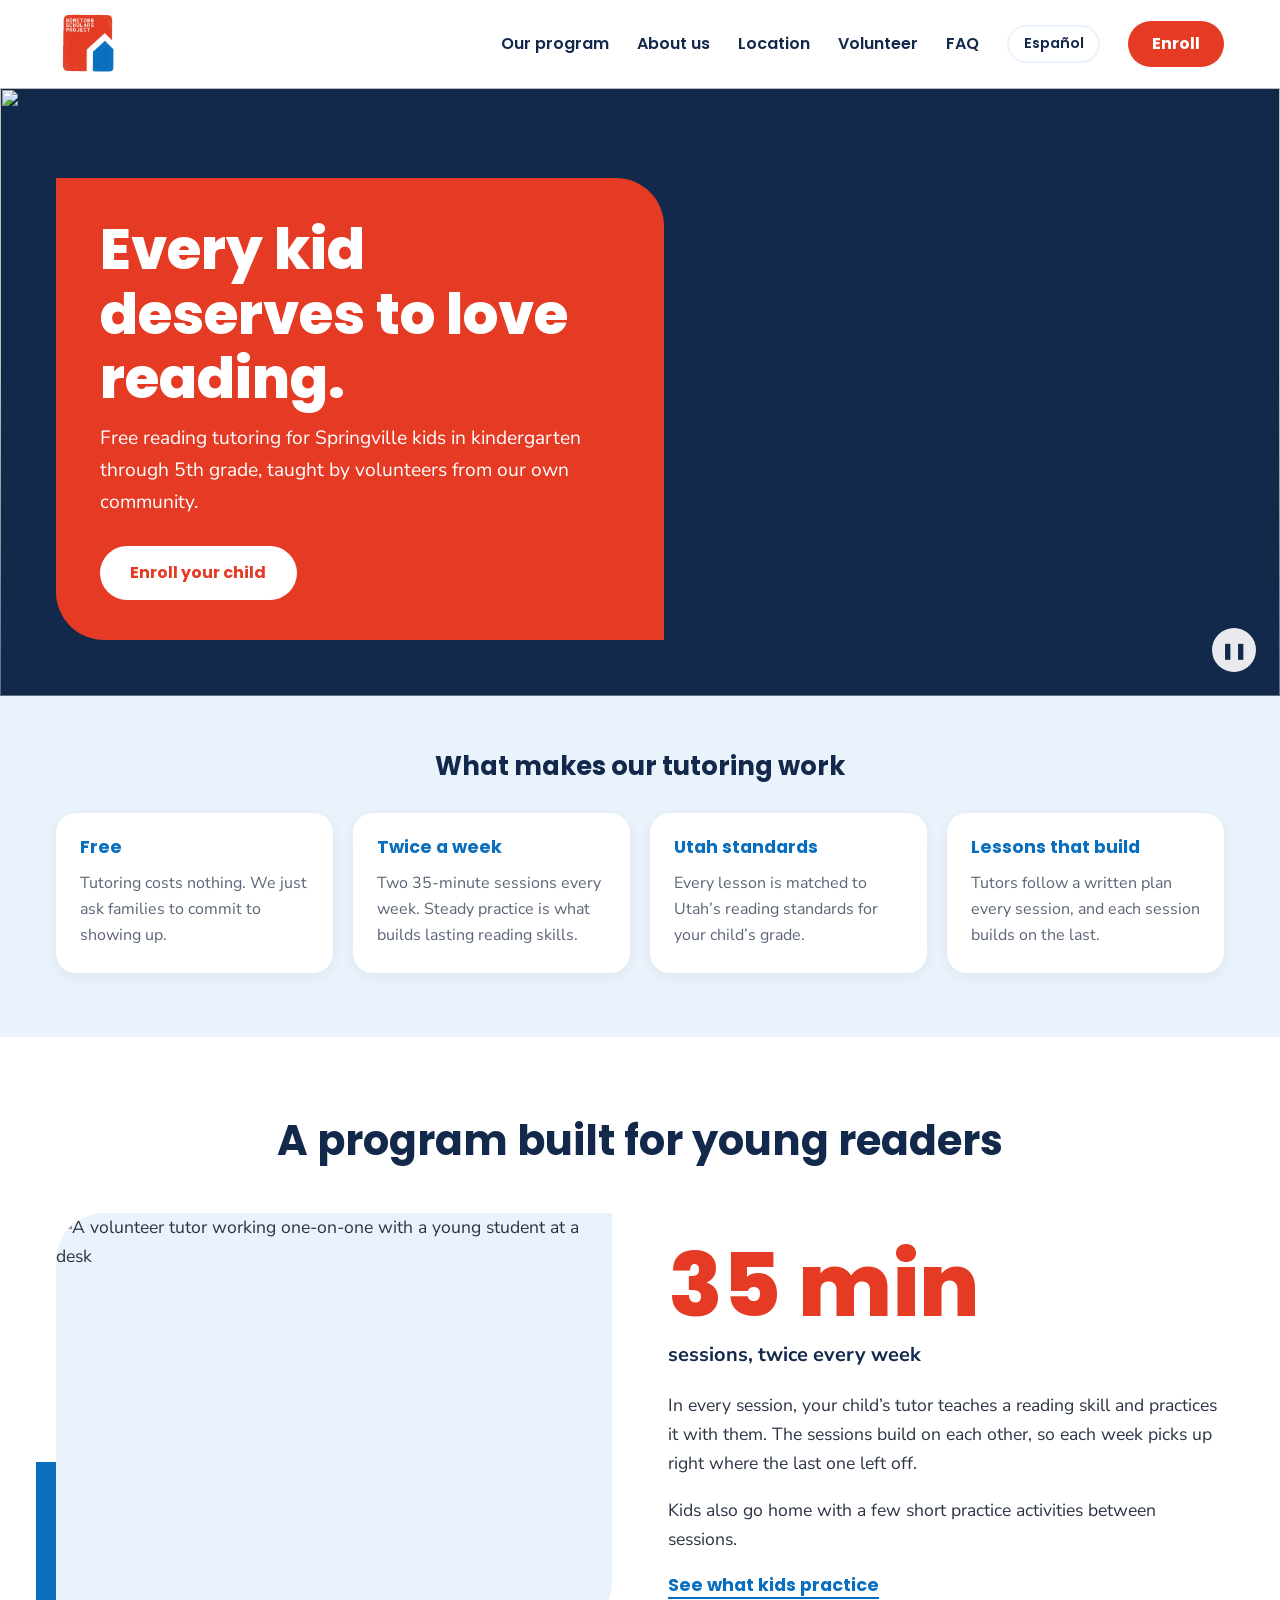
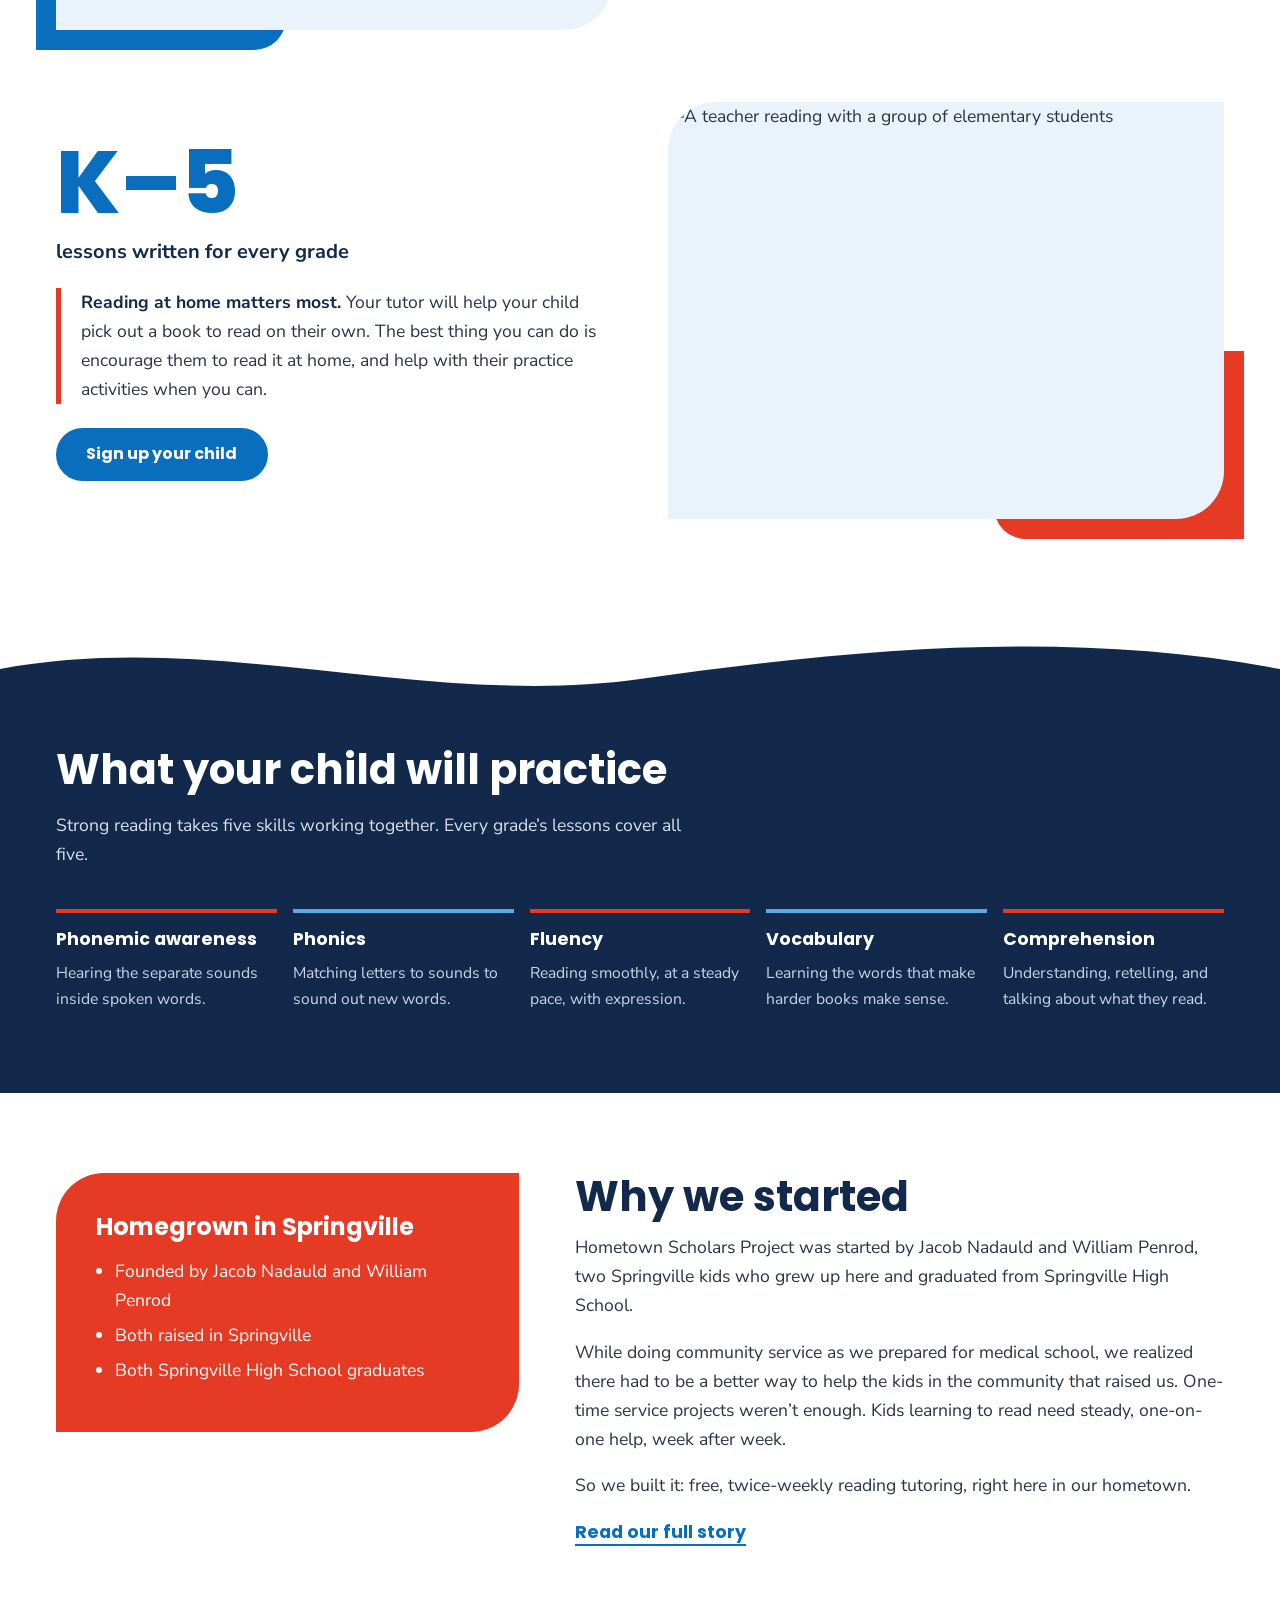
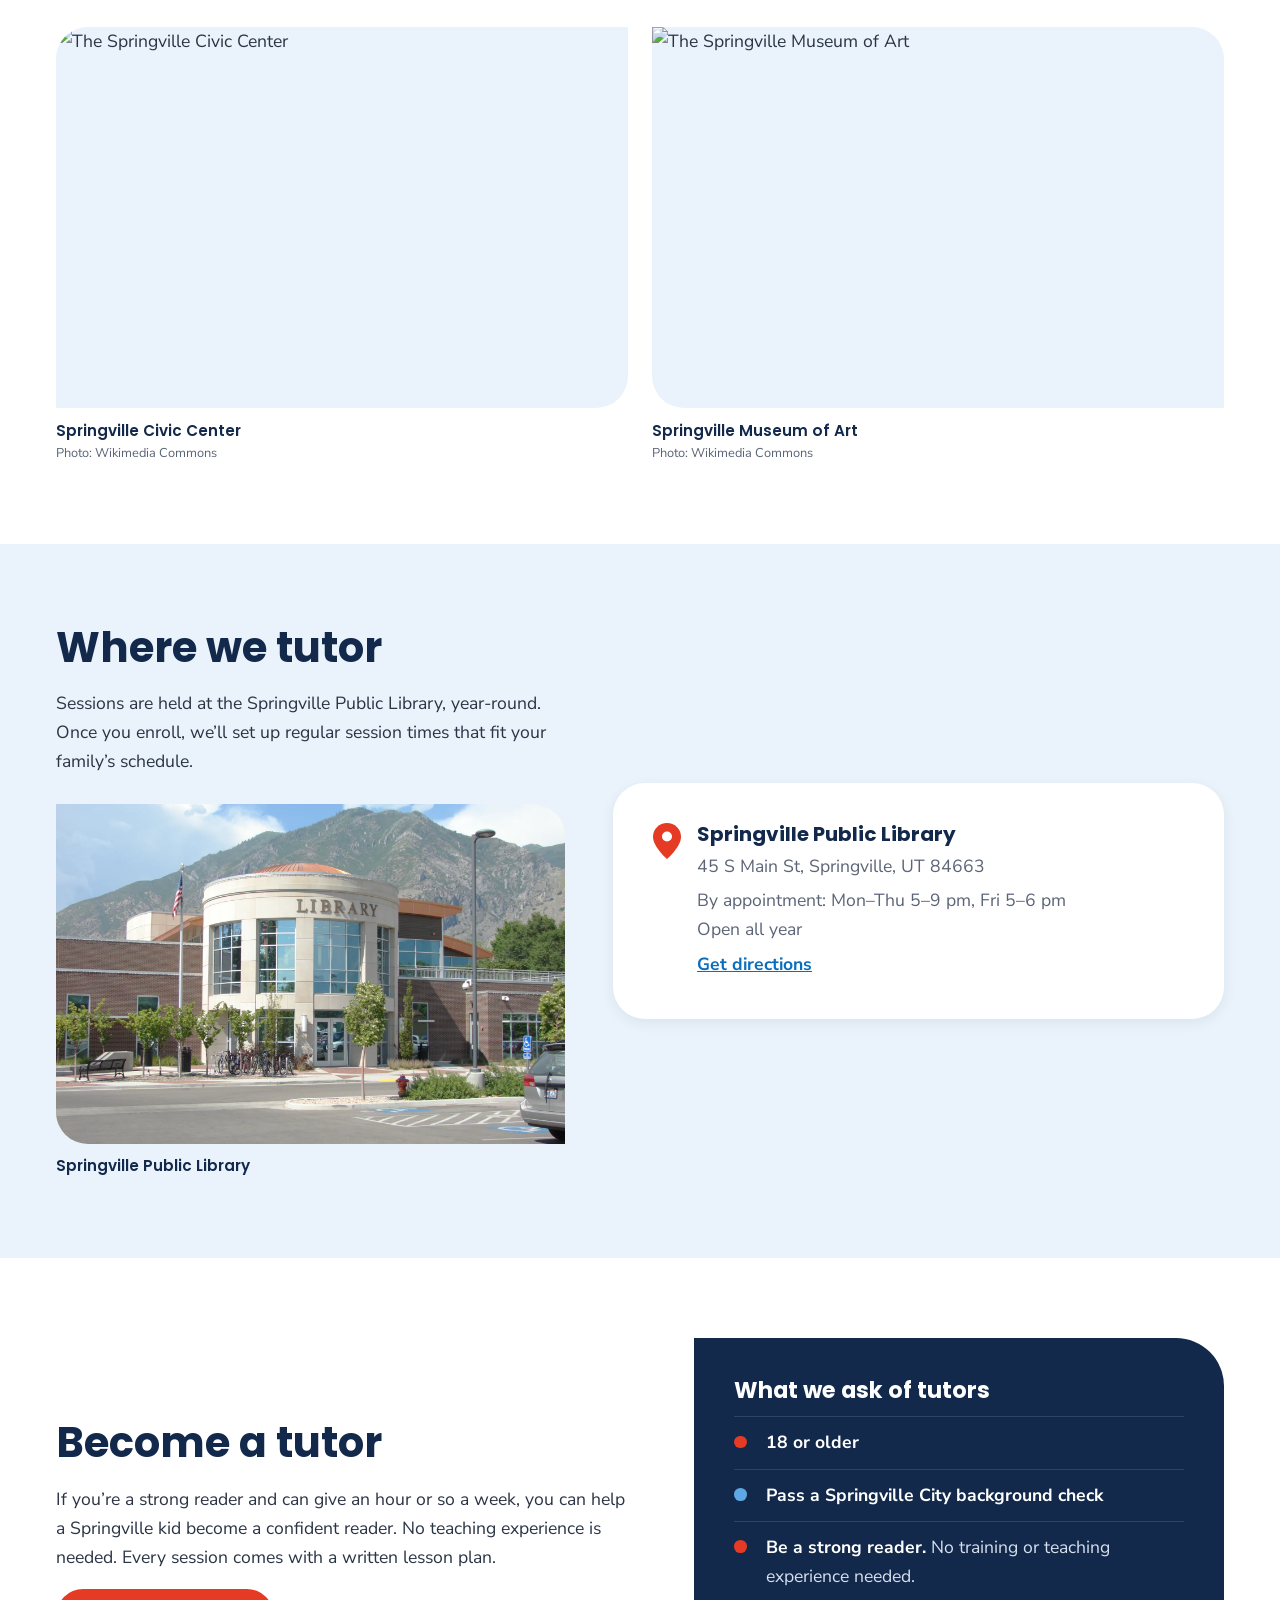
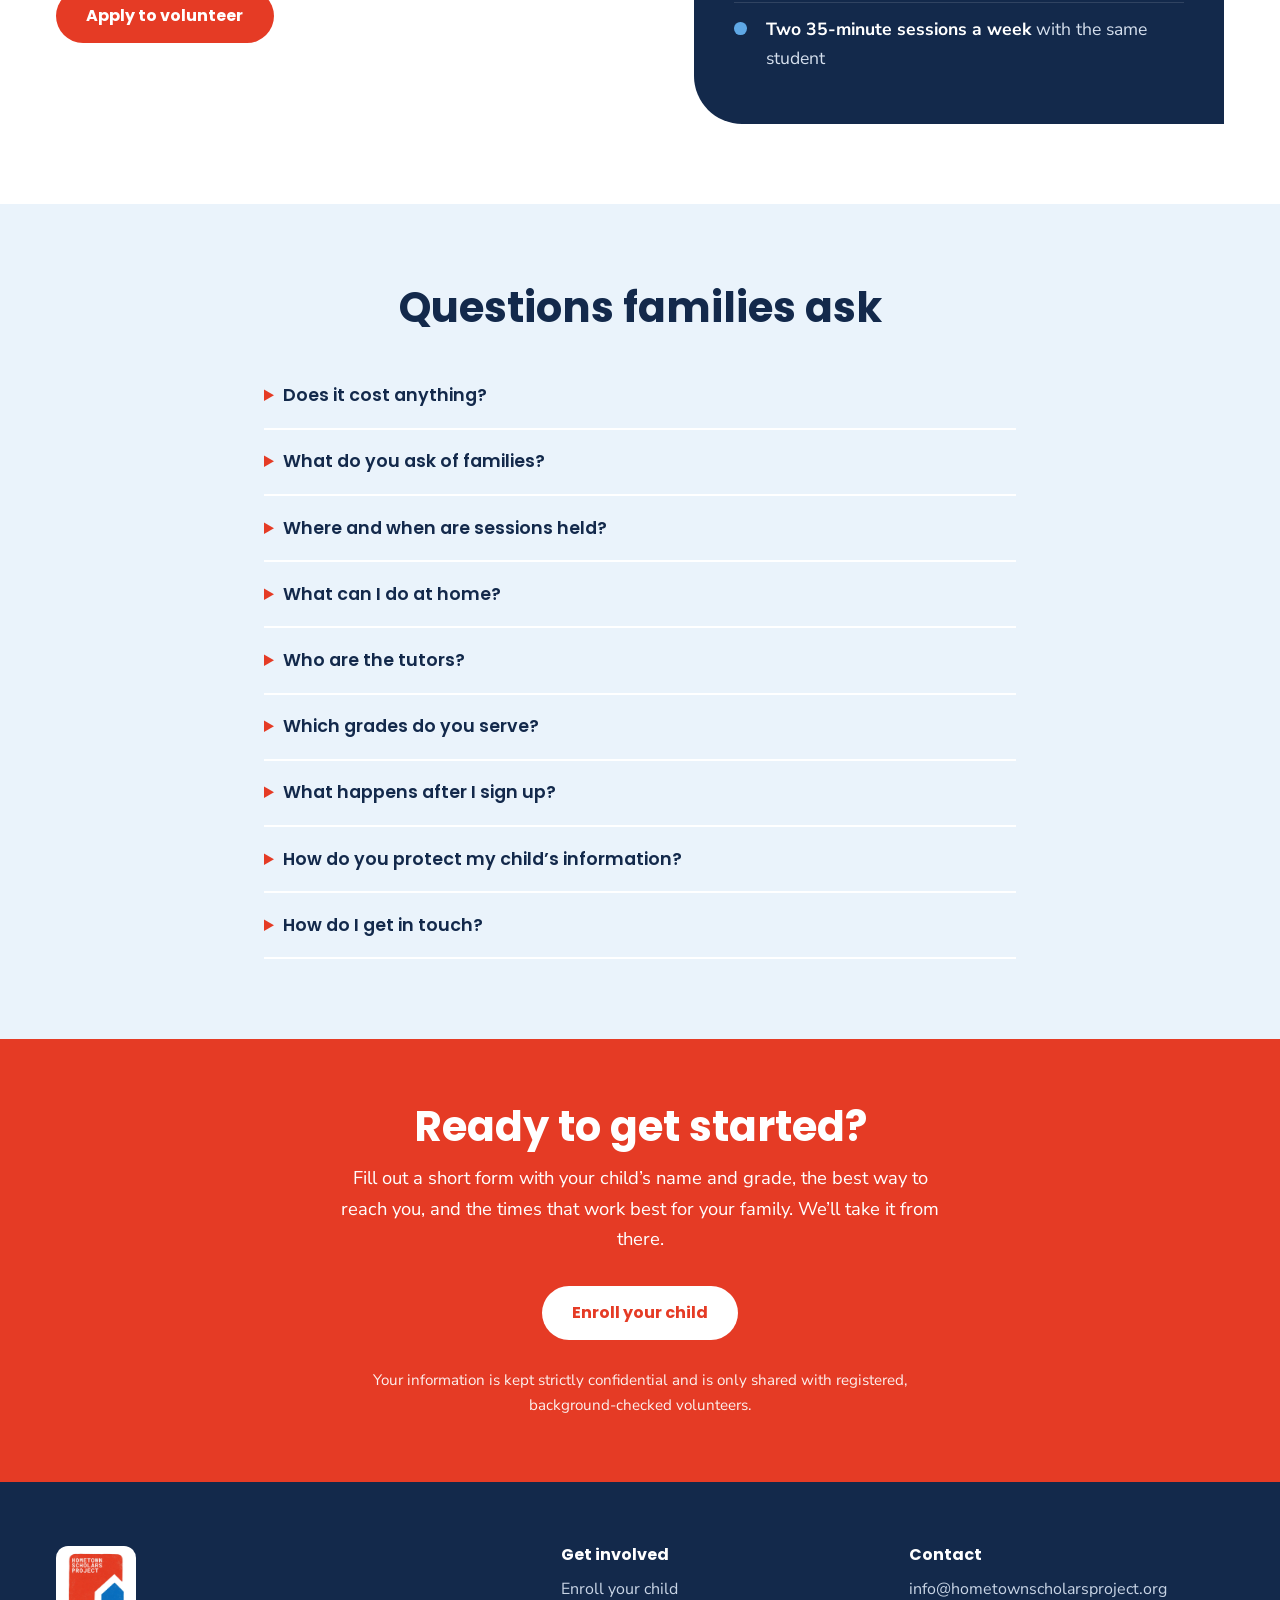
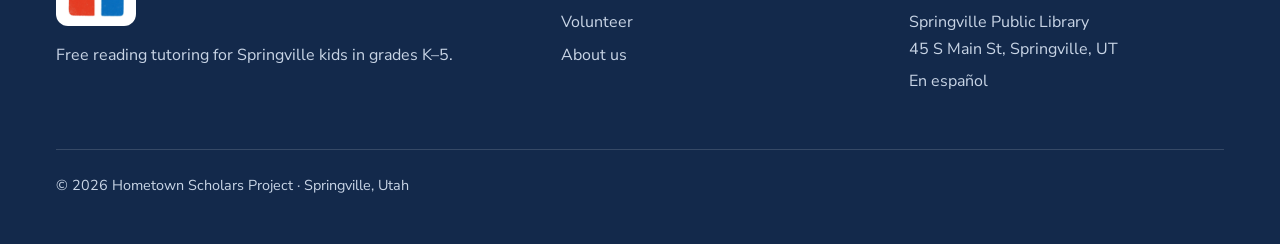
==== commit de349530: "Use library photo for location and About hero; founders first on About Co-Authored-By: Claude Opus 5" ====
--- a/index.html
+++ b/index.html
@@ -151,11 +151,10 @@
     <div class="wrap">
       <div>
         <h2 class="section-title">Where we tutor</h2>
-        <p>Sessions are held at the Springville Public Library, right on Main Street, year-round. Once you enroll, we’ll set up regular session times that fit your family’s schedule.</p>
-        <!-- TODO: swap for a photo of the library itself once we have one -->
+        <p>Sessions are held at the Springville Public Library, year-round. Once you enroll, we’ll set up regular session times that fit your family’s schedule.</p>
         <figure class="loc-photo">
-          <img src="https://upload.wikimedia.org/wikipedia/commons/thumb/c/ce/Springville_Utah_Main_Street_with_mountain_background.JPG/1280px-Springville_Utah_Main_Street_with_mountain_background.JPG" onerror="this.onerror=null;this.src='https://upload.wikimedia.org/wikipedia/commons/c/ce/Springville_Utah_Main_Street_with_mountain_background.JPG'" alt="Main Street in downtown Springville with the Wasatch Mountains behind it" loading="lazy">
-          <figcaption>Historic Main Street, Springville <a href="https://commons.wikimedia.org/wiki/File:Springville_Utah_Main_Street_with_mountain_background.JPG">Photo: Wikimedia Commons</a></figcaption>
+          <img src="/img/library.webp" alt="The Springville Public Library with the mountains behind it" loading="lazy">
+          <figcaption>Springville Public Library</figcaption>
         </figure>
       </div>
       <div class="loc-card">
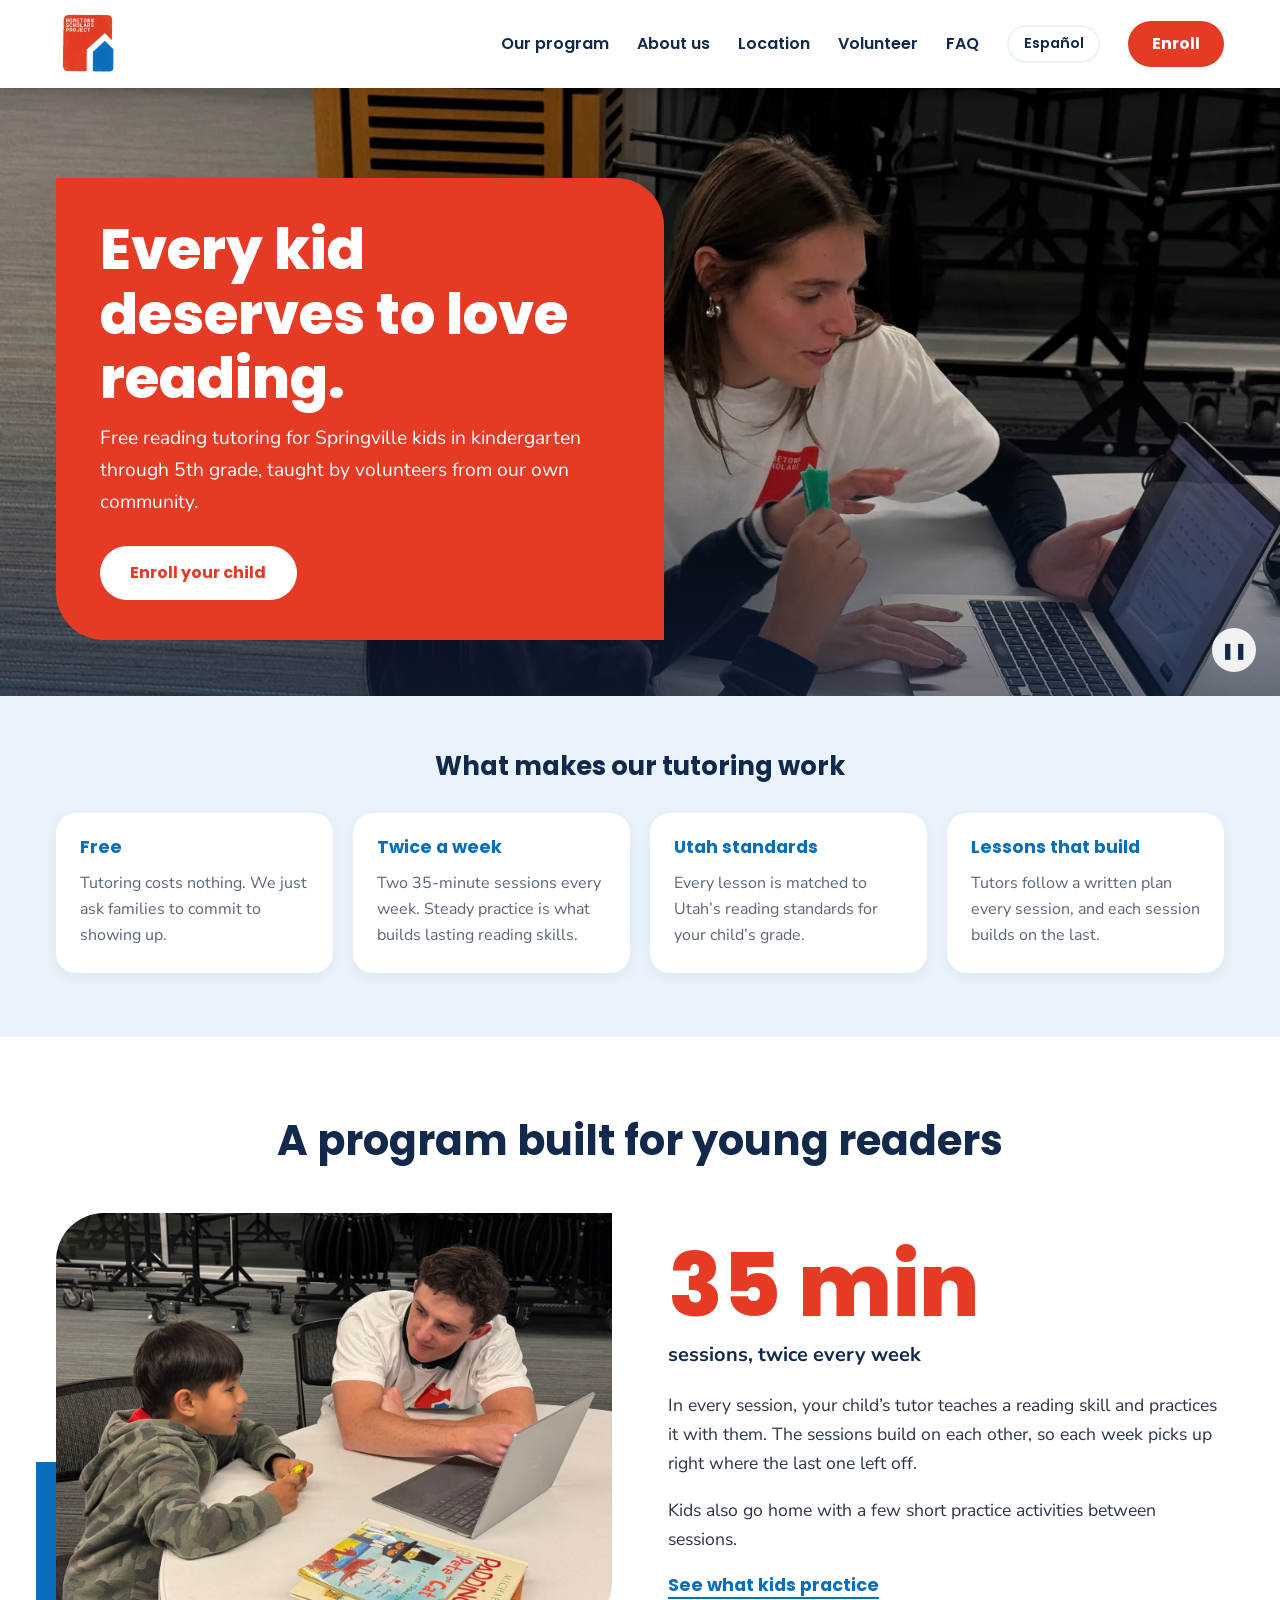
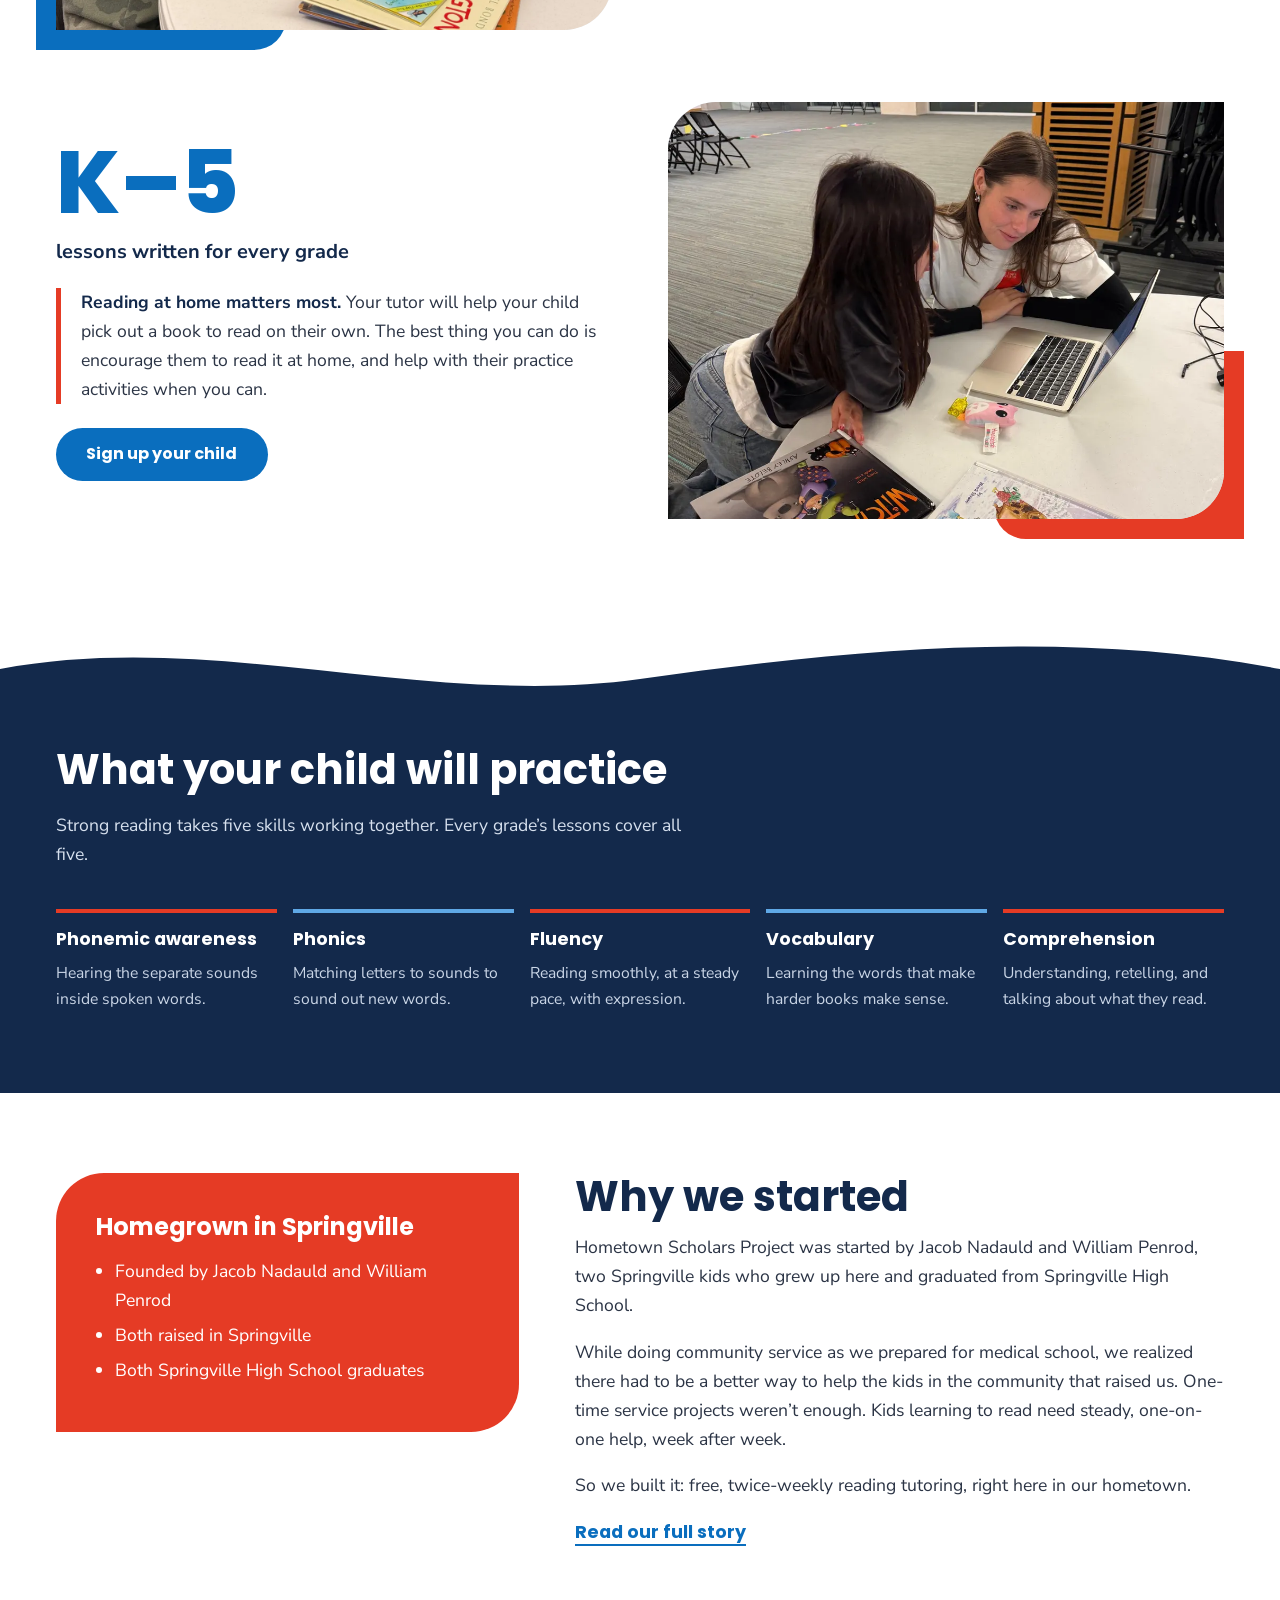
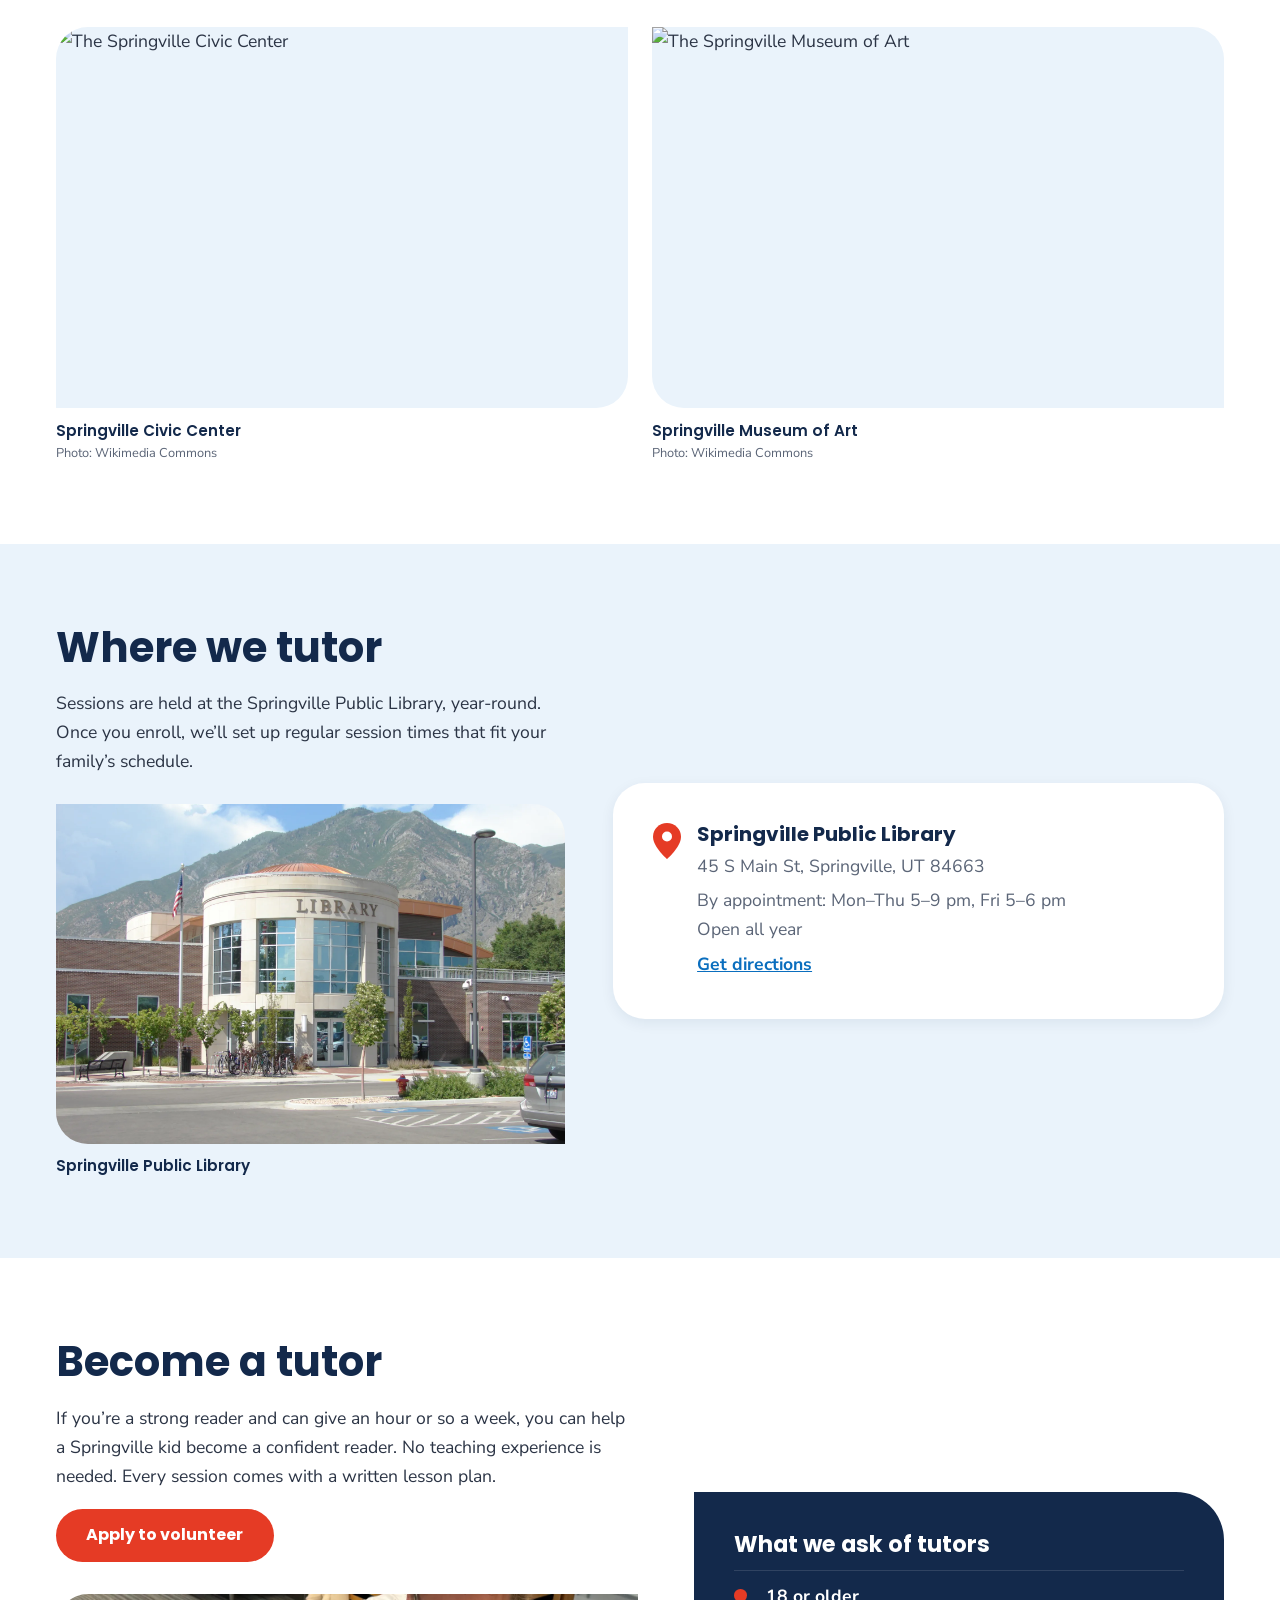
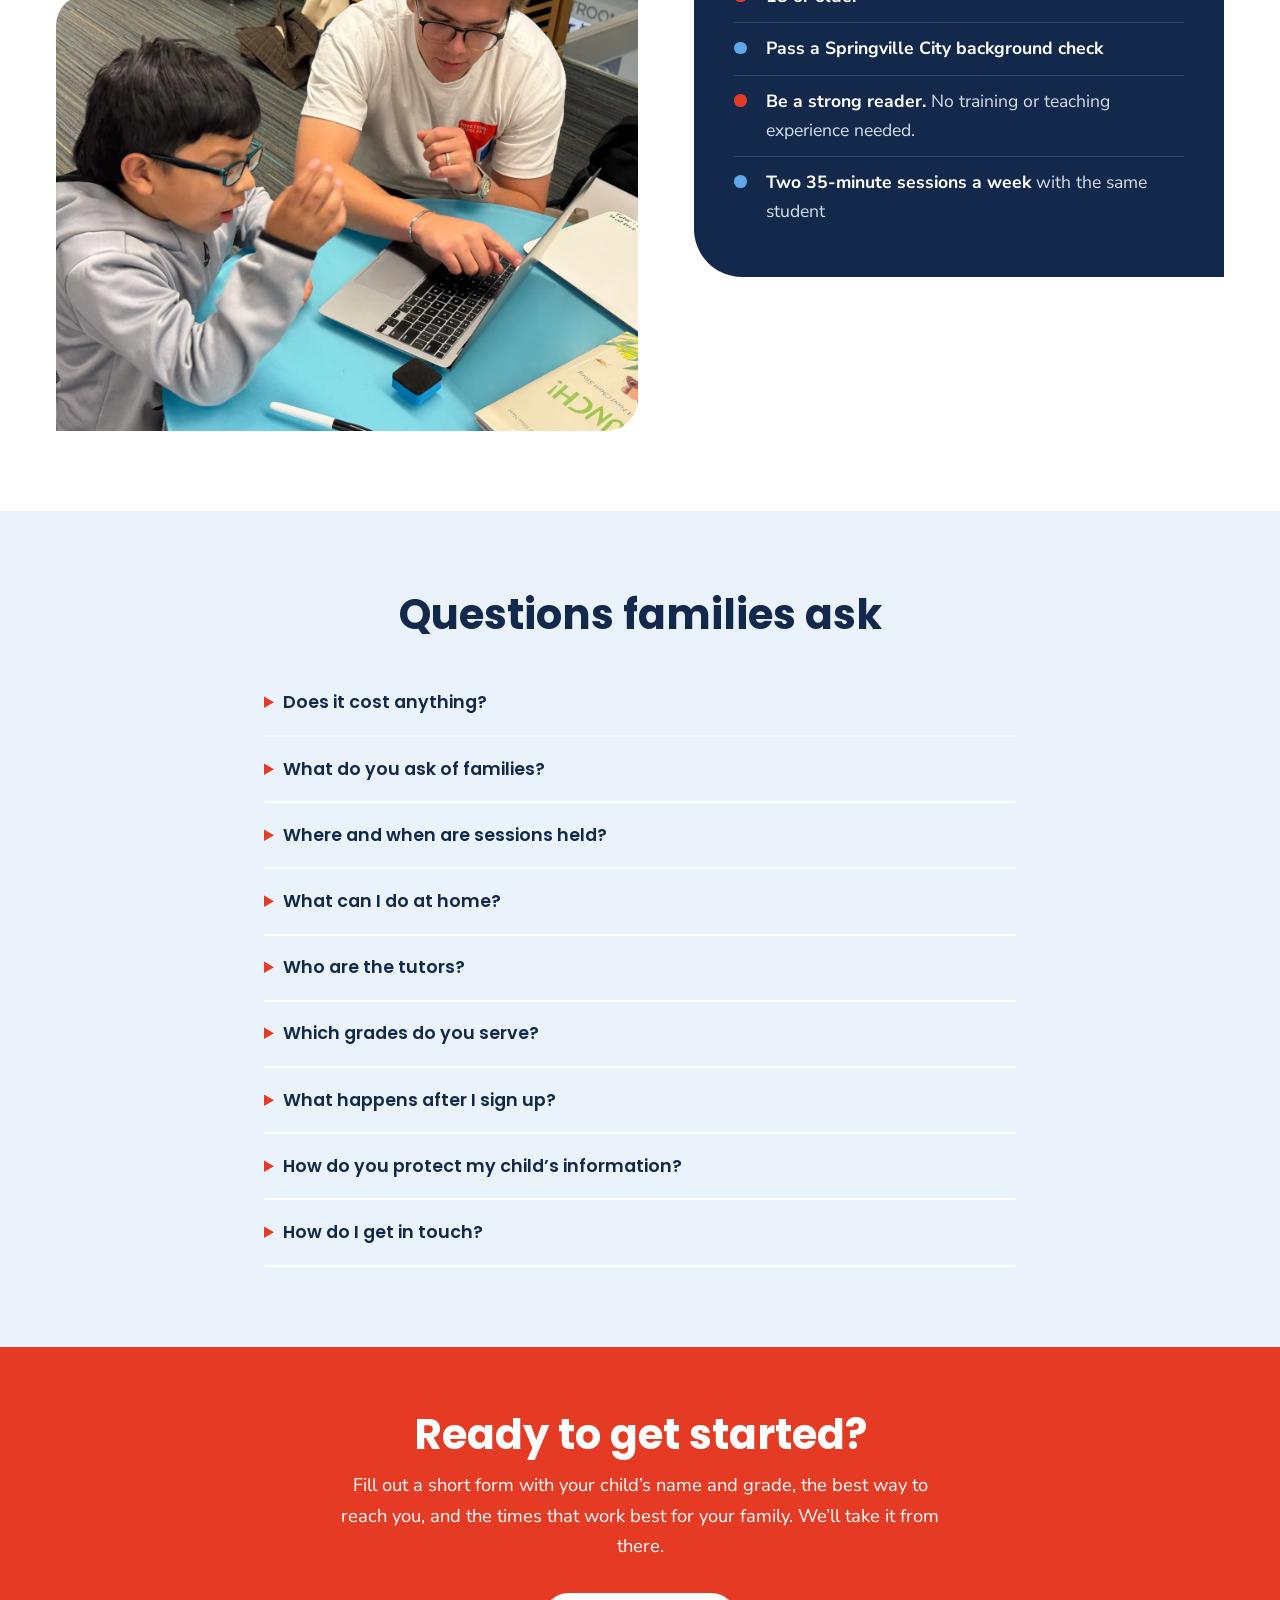
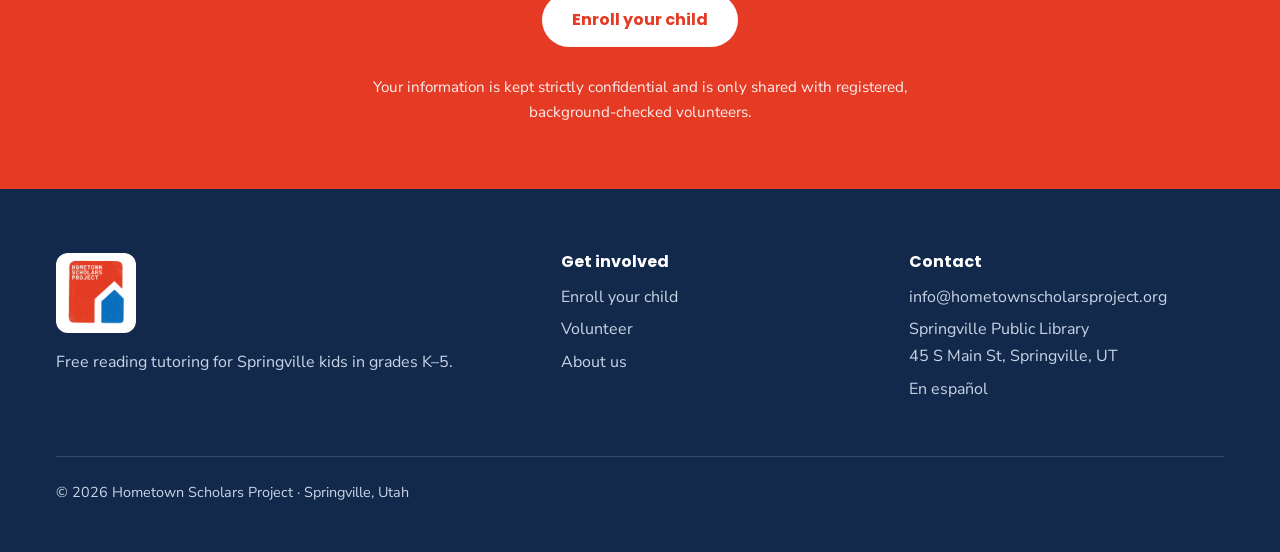
==== commit 42eff56c: "Replace stock photos with real program photos - Banner slideshow, program rows, volunteer section, A" ====
--- a/index.html
+++ b/index.html
@@ -24,12 +24,15 @@
   <div class="wrap">
     <a class="logo" href="/"><img src="/logo.webp" alt="Hometown Scholars Project"></a>
     <nav aria-label="Main">
-      <a href="#programs">Our program</a>
-      <a class="hide-md" href="/about/">About us</a>
-      <a href="#location">Location</a>
-      <a href="#volunteer">Volunteer</a>
-      <a class="hide-md" href="#faq">FAQ</a>
+      <div class="nav-links" id="nav-links">
+        <a href="#programs">Our program</a>
+        <a href="/about/">About us</a>
+        <a href="#location">Location</a>
+        <a href="#volunteer">Volunteer</a>
+        <a href="#faq">FAQ</a>
+      </div>
       <a class="lang" href="/es/" hreflang="es" lang="es">Español</a>
+      <button class="menu-btn" type="button" aria-expanded="false" aria-controls="nav-links" aria-label="Open menu"><svg width="24" height="24" viewBox="0 0 24 24" aria-hidden="true"><path d="M3 6h18M3 12h18M3 18h18" stroke="currentColor" stroke-width="2.4" stroke-linecap="round"/></svg></button>
       <a class="btn btn-red" href="#enroll">Enroll</a>
     </nav>
   </div>
@@ -37,12 +40,12 @@
 
 <main id="main">
 
-  <!-- HERO. Photos are free Unsplash placeholders; swap for your own later. -->
+  <!-- HERO slideshow: real program photos in /img/photos/ -->
   <section class="hero">
     <div class="slides" aria-hidden="true">
-      <img class="on" src="https://images.unsplash.com/photo-1758685733907-42e9651721f5?auto=format&fit=crop&w=1800&q=70" alt="">
-      <img src="https://images.unsplash.com/photo-1583468982228-19f19164aee2?auto=format&fit=crop&w=1800&q=70" alt="">
-      <img src="https://images.unsplash.com/photo-1780844824360-6fced13c828f?auto=format&fit=crop&w=1800&q=70" alt="">
+      <img class="on" src="/img/photos/tutor-and-girl.webp" style="object-position:center 12%" alt="">
+      <img src="/img/photos/hero-tutor-talk.webp" style="object-position:center 8%" alt="">
+      <img src="/img/photos/hero-word-list.webp" style="object-position:center 0%" alt="">
     </div>
     <div class="wrap">
       <div class="hero-card">
@@ -73,7 +76,7 @@
       <h2 class="section-title">A program built for young readers</h2>
 
       <div class="feature">
-        <div class="feature-img"><img src="https://images.unsplash.com/photo-1758685733985-695e588224d5?auto=format&fit=crop&w=1200&q=70" alt="A volunteer tutor working one-on-one with a young student at a desk" loading="lazy"></div>
+        <div class="feature-img"><img src="/img/photos/pete-the-cat.webp" alt="A Hometown Scholars tutor talking with a young student over a stack of picture books" loading="lazy"></div>
         <div>
           <div class="big-stat">35 min</div>
           <p class="stat-label">sessions, twice every week</p>
@@ -84,7 +87,7 @@
       </div>
 
       <div class="feature flip">
-        <div class="feature-img"><img src="https://images.unsplash.com/photo-1509062522246-3755977927d7?auto=format&fit=crop&w=1200&q=70" alt="A teacher reading with a group of elementary students" loading="lazy"></div>
+        <div class="feature-img"><img src="/img/photos/picture-books.webp" alt="A tutor and a young girl looking at a laptop, with two picture books on the table" loading="lazy"></div>
         <div>
           <div class="big-stat blue">K–5</div>
           <p class="stat-label">lessons written for every grade</p>
@@ -179,6 +182,7 @@
         <h2 class="section-title">Become a tutor</h2>
         <p>If you’re a strong reader and can give an hour or so a week, you can help a Springville kid become a confident reader. No teaching experience is needed. Every session comes with a written lesson plan.</p>
         <a class="btn btn-red" href="https://docs.google.com/forms/d/e/1FAIpQLSeAJn_MyjKNaDnHaKHmmM2esCxlQ-3XZNunv18nRdI9Knva4Q/viewform" target="_blank" rel="noopener">Apply to volunteer</a>
+        <figure class="vol-photo"><img src="/img/photos/excited-reader.webp" alt="A Hometown Scholars tutor helping an excited student at a laptop" loading="lazy"></figure>
       </div>
       <div class="req-card">
         <h3>What we ask of tutors</h3>
@@ -248,20 +252,6 @@
   </div>
 </footer>
 
-<script>
-  // Hero slideshow with pause button
-  (function () {
-    var imgs = document.querySelectorAll('.slides img');
-    var btn = document.querySelector('.pause');
-    var i = 0, timer = null;
-    var reduce = window.matchMedia('(prefers-reduced-motion: reduce)').matches;
-    var L = document.documentElement.lang === 'es' ? ['Pausar presentación', 'Reproducir presentación'] : ['Pause slideshow', 'Play slideshow'];
-    function next() { imgs[i].classList.remove('on'); i = (i + 1) % imgs.length; imgs[i].classList.add('on'); }
-    function play() { timer = setInterval(next, 6000); btn.textContent = '❚❚'; btn.setAttribute('aria-label', L[0]); }
-    function stop() { clearInterval(timer); timer = null; btn.textContent = '▶'; btn.setAttribute('aria-label', L[1]); }
-    btn.addEventListener('click', function () { timer ? stop() : play(); });
-    reduce ? stop() : play();
-  })();
-</script>
+<script src="/site.js" defer></script>
 </body>
 </html>
--- a/style.css
+++ b/style.css
@@ -35,12 +35,17 @@
 /* Header */
 header { background: #fff; position: sticky; top: 0; z-index: 5; box-shadow: 0 2px 10px rgba(19,41,75,.08); }
 header .wrap { display: flex; align-items: center; gap: 2rem; height: 5.5rem; }
+.logo { flex: none; }
 .logo img { height: 4rem; width: auto; }
 nav { margin-left: auto; display: flex; align-items: center; gap: 1.75rem; }
 nav a { font-family: "Poppins", sans-serif; font-weight: 600; font-size: 1rem; color: var(--navy); text-decoration: none; }
 nav a:hover { color: var(--red); }
 nav .btn { color: #fff; padding: .6rem 1.5rem; }
 nav .lang { border: 2px solid var(--sky); border-radius: 999px; padding: .35rem .9rem; font-size: .9rem; }
+.nav-links { display: flex; align-items: center; gap: 1.75rem; }
+nav a[aria-current="page"] { color: var(--red); }
+.menu-btn { display: none; place-items: center; width: 2.75rem; height: 2.75rem; padding: 0; border: 2px solid var(--sky); border-radius: 50%; background: #fff; color: var(--navy); cursor: pointer; }
+.menu-btn:hover { color: var(--red); }
 
 /* Hero */
 .hero { position: relative; min-height: 38rem; display: flex; align-items: flex-end; overflow: hidden; background: var(--navy); }
@@ -110,6 +115,9 @@
 figcaption a { display: block; font-family: "Nunito Sans", sans-serif; font-weight: 400; font-size: .8rem; color: var(--muted); text-decoration: none; }
 figcaption a:hover { text-decoration: underline; }
 .loc-photo { margin-top: 1.75rem; }
+.vol-photo { margin-top: 2rem; }
+.vol-photo img { border-radius: 2rem 0 2rem 0; aspect-ratio: 4 / 3; }
+.feature-img img { object-position: center 35%; }
 .loc-photo img { border-radius: 0 2rem 0 2rem; }
 
 /* About page */
@@ -182,8 +190,14 @@
 footer a:hover { color: #fff; text-decoration: underline; }
 .copy { border-top: 1px solid rgba(255,255,255,.15); margin-top: 3rem; padding-top: 1.5rem; font-size: .9rem; }
 
+/* Below 64rem the section links move into the three-lines menu */
 @media (max-width: 64rem) {
-  nav a.hide-md { display: none; }
+  nav { gap: .75rem; }
+  .menu-btn { display: grid; }
+  .nav-links { display: none; position: absolute; top: 100%; left: 0; right: 0; flex-direction: column; align-items: stretch; gap: 0; background: #fff; box-shadow: 0 12px 20px rgba(19,41,75,.12); border-top: 1px solid var(--sky); }
+  .nav-links.open { display: flex; }
+  .nav-links a { padding: 1rem 1.5rem; font-size: 1.1rem; border-bottom: 1px solid var(--sky); }
+  .nav-links a:last-child { border-bottom: 0; }
 }
 @media (max-width: 60rem) {
   .feature, .location .wrap, .about .wrap, .volunteer .wrap { grid-template-columns: 1fr; gap: 2rem; }
@@ -194,14 +208,39 @@
   .photo-strip.three { grid-template-columns: 1fr 1fr; }
 }
 @media (max-width: 44rem) {
-  nav { gap: .75rem; }
-  nav a:not(.btn):not(.lang) { display: none; }
-  header .wrap { height: 4.5rem; gap: 1rem; }
+  nav { gap: .5rem; }
+  header .wrap { height: 4.5rem; gap: .75rem; padding: 0 1rem; }
+  nav .btn { padding: .55rem 1.1rem; }
+  nav .lang { padding: .3rem .7rem; }
   .logo img { height: 3.25rem; }
   .hero { min-height: 32rem; }
   .hero-card { padding: 1.75rem; border-radius: 0 2rem 0 2rem; }
   .skill-row, .foot-grid, .photo-strip.two, .photo-strip.three { grid-template-columns: 1fr; }
+  body { font-size: 1.05rem; }
+  .programs, .about, .location, .volunteer, .faq, .founders, .action, .cta { padding: 3.25rem 0; }
+  .story { padding: 3.25rem 0 1rem; }
+  .terms { padding: 2.75rem 0 3rem; }
+  .skills { padding: 2rem 0 3.25rem; }
+  .banner { padding: 3rem 0; }
+  .hometown { padding-bottom: 3.25rem; }
+  footer { padding: 3rem 0 1.5rem; }
+  .programs > .wrap > h2 { margin-bottom: 2rem; }
+  .feature { margin-bottom: 3rem; }
+  .hero-card p { font-size: 1.05rem; margin-bottom: 1.25rem; }
+  .page-hero { min-height: 22rem; }
+  .term { padding: 1.15rem 1.25rem; }
+  .term-grid { gap: .85rem; }
+  .loc-card, .req-card, .about-badge, .founder { padding: 1.6rem; }
+  .founder .avatar { width: 6.5rem; height: 6.5rem; }
+  .story h2 { margin-top: 1.75rem; }
+  .banner .btn { display: block; margin: 0 auto .75rem; max-width: 20rem; }
+  .banner .btn + .btn { margin-left: auto !important; }
   .cta .btn { display: block; margin: 0 auto .75rem; max-width: 20rem; }
   .cta .btn + .btn { margin-left: auto; }
 }
+@media (max-width: 22rem) {
+  nav .lang { font-size: .8rem; padding: .25rem .55rem; }
+  nav .btn { padding: .5rem .85rem; font-size: .9rem; }
+  .menu-btn { width: 2.5rem; height: 2.5rem; }
+}
 @media (prefers-reduced-motion: reduce) { .slides img { transition: none; } html { scroll-behavior: auto; } }
